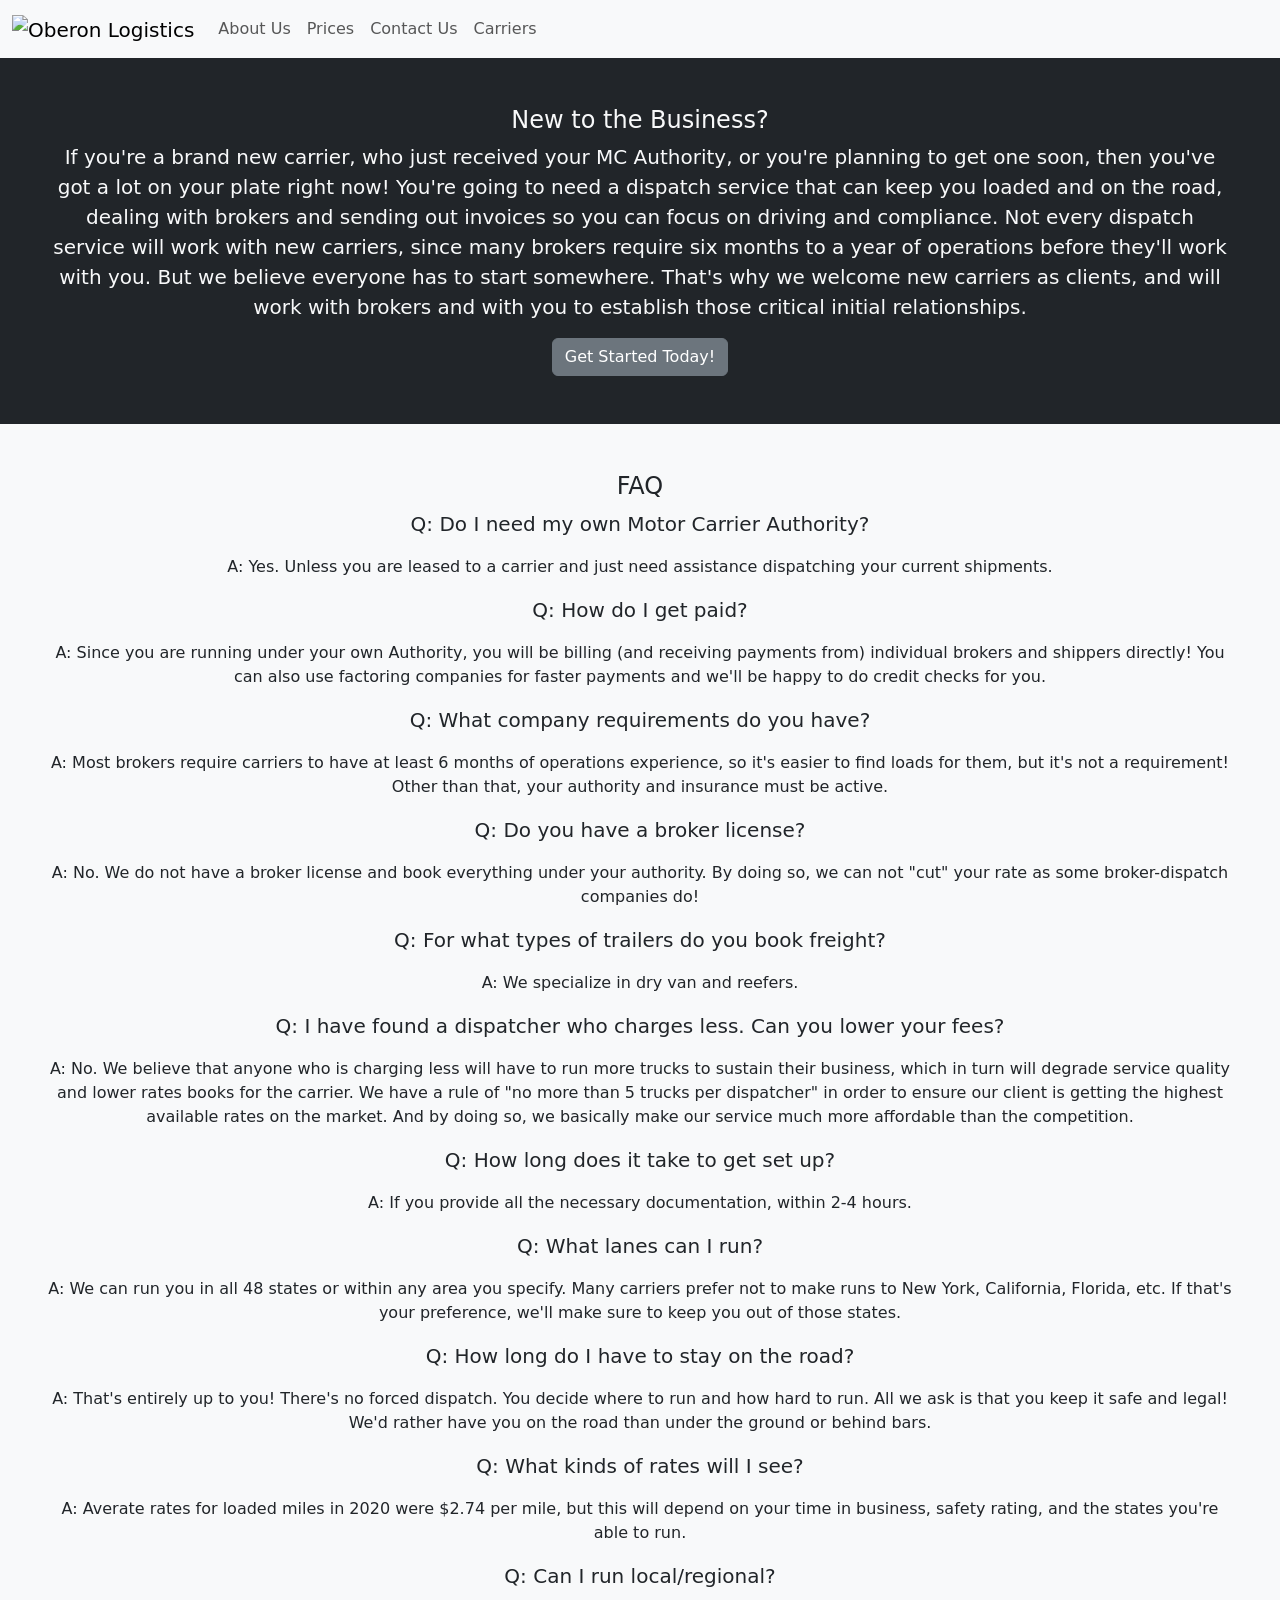
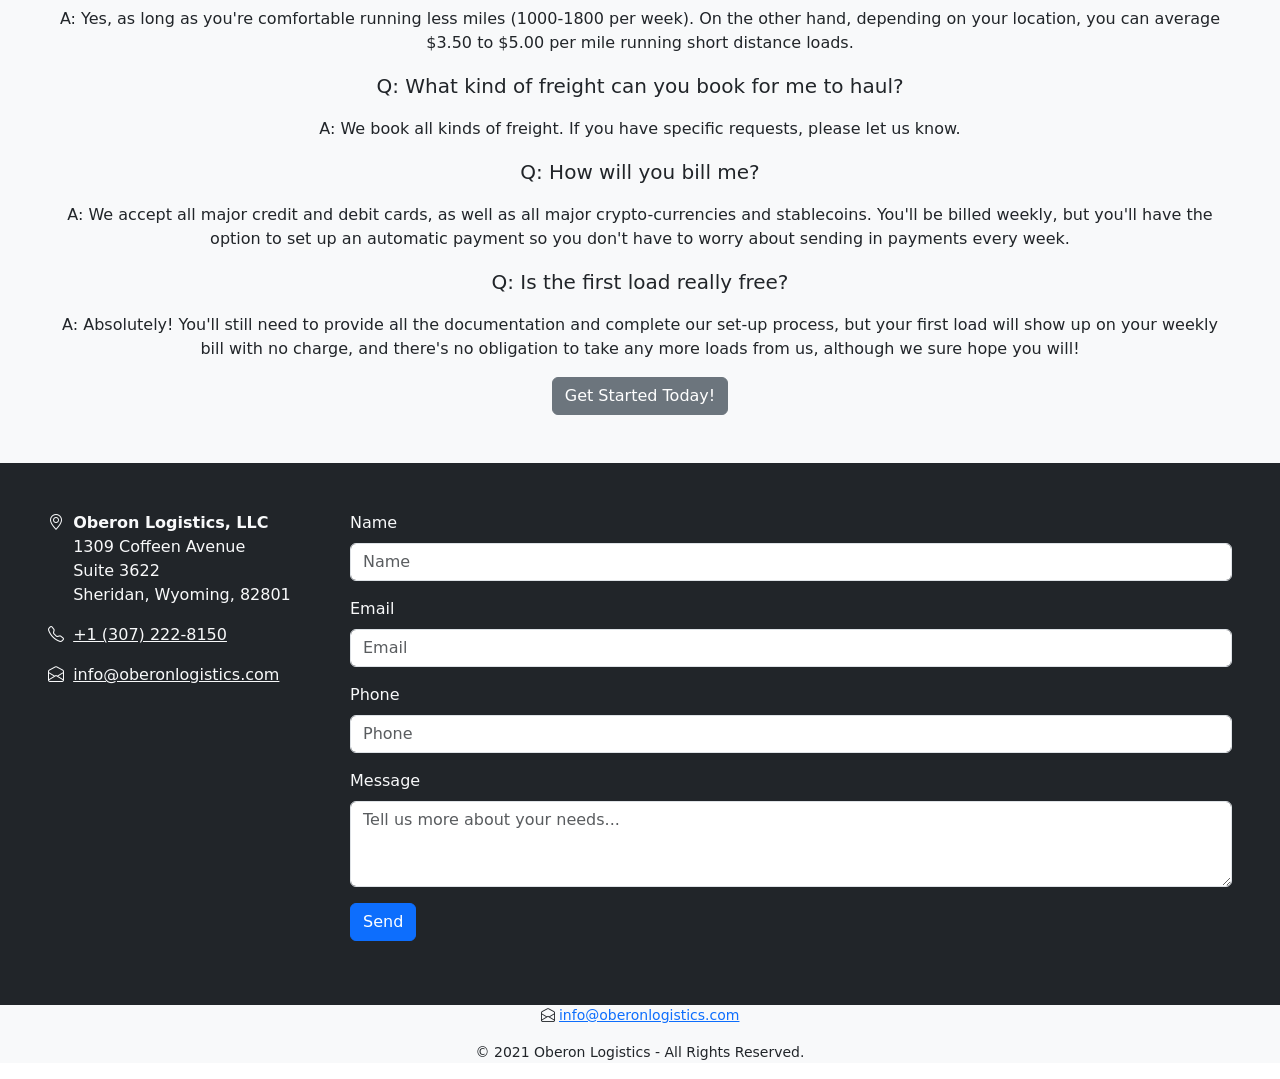
==== public/carriers/index.html @ 2f853e8c "Stop lead forms from claiming a message was sent The lead endpoint is gone (404), but contactform.js" ====
<!doctype html>
<html lang="en">

<head>
  <title>Oberon Logistics - Carriers</title>
  <meta charset="utf-8">
  <meta name="viewport" content="width=device-width, initial-scale=1">
  <link href="https://cdn.jsdelivr.net/npm/bootstrap@5.0.2/dist/css/bootstrap.min.css" rel="stylesheet"
    integrity="sha384-EVSTQN3/azprG1Anm3QDgpJLIm9Nao0Yz1ztcQTwFspd3yD65VohhpuuCOmLASjC" crossorigin="anonymous">
  <link rel="stylesheet" href="https://cdn.jsdelivr.net/npm/bootstrap-icons@1.5.0/font/bootstrap-icons.css">
  <link rel="stylesheet" href="../css/style.css">
  <!-- Global site tag (gtag.js) - Google Analytics -->
  <script async src="https://www.googletagmanager.com/gtag/js?id=G-CEXERETKLC"></script>
  <script>
    window.dataLayer = window.dataLayer || [];
    function gtag() { dataLayer.push(arguments); }
    gtag('js', new Date());

    gtag('config', 'G-CEXERETKLC');
    gtag('config', 'UA-150972654-3');
  </script>
</head>

<body>

  <!-- navbar -->
  <nav class="navbar sticky-top navbar-expand-lg navbar-light bg-light">
    <div class="container-fluid">
      <a class="navbar-brand" href="../#">
        <img src="../img/oberon-logistics-lightbg.png" alt="Oberon Logistics">
      </a>
      <button class="navbar-toggler" type="button" data-bs-toggle="collapse" data-bs-target="#navbarNav"
        aria-controls="navbarNav" aria-expanded="false" aria-label="Toggle navigation">
        <span class="navbar-toggler-icon"></span>
      </button>
      <div id="navbarNav" class="collapse navbar-collapse">
        <div class="navbar-nav">
          <a class="nav-link text-nowrap" href="../#about-us">About Us</a>
          <a class="nav-link text-nowrap" href="../#pricing">Prices</a>
          <a class="nav-link text-nowrap" href="../#contact-us">Contact Us</a>
          <a class="nav-link text-nowrap" href="../carriers">Carriers</a>
          <!--
          <a class="nav-link text-nowrap" href="#brokers">Brokers</a>
          <a class="nav-link text-nowrap" href="#carriers">Carriers</a>
          <a class="nav-link text-nowrap" href="#drivers">Drivers</a>
          -->
        </div>
      </div>
    </div>
  </nav>

  <!-- content -->
  <div class="content container-fluid bg-dark text-light text-center p-5">
    <h4>New to the Business?</h4>
    <p class="lead">If you're a brand new carrier, who just received your MC Authority, or
      you're planning to get one soon, then you've got a lot on your plate right now! You're
      going to need a dispatch service that can keep you loaded and on the road, dealing with
      brokers and sending out invoices so you can focus on driving and compliance. Not every
      dispatch service will work with new carriers, since many brokers require six months to a year
      of operations before they'll work with you. But we believe everyone has to start somewhere.
      That's why we welcome new carriers as clients, and will work with brokers and with you to establish
      those critical initial relationships.
    </p>
    <a class="btn btn-secondary" href="#contact-us">Get Started Today!</a>
  </div>
  <div id="faq" class="content container-fluid bg-light text-dark text-center p-5">
    <h4>FAQ</h4>
    <p class="lead">Q: Do I need my own Motor Carrier Authority?</p>
    <p>A: Yes. Unless you are leased to a carrier and just need assistance dispatching your current
      shipments.
    </p>

    <p class="lead">Q: How do I get paid?</p>
    <p>A: Since you are running under your own Authority, you will be billing (and
      receiving payments from) individual brokers and shippers directly! You can
      also use factoring companies for faster payments and we'll be happy to do
      credit checks for you.
    </p>

    <p class="lead">Q: What company requirements do you have?</p>
    <p>A: Most brokers require carriers to have at least 6 months of operations
      experience, so it's easier to find loads for them, but it's not a requirement!
      Other than that, your authority and insurance must be active.
    </p>

    <p class="lead">Q: Do you have a broker license?</p>
    <p>A: No. We do not have a broker license and book everything under your authority.
      By doing so, we can not &quot;cut&quot; your rate as some broker-dispatch 
      companies do!
    </p>

    <p class="lead">Q: For what types of trailers do you book freight?</p>
    <p>A: We specialize in dry van and reefers.</p>

    <p class="lead">Q: I have found a dispatcher who charges less. Can you lower your fees?</p>
    <p>A: No. We believe that anyone who is charging less will have to run more trucks to sustain
      their business, which in turn will degrade service quality and lower rates books for 
      the carrier. We have a rule of &quot;no more than 5 trucks per dispatcher&quot; in
      order to ensure our client is getting the highest available rates on the market.
      And by doing so, we basically make our service much more affordable than the
      competition.
    </p>

    <p class="lead">Q: How long does it take to get set up?</p>
    <p>A: If you provide all the necessary documentation, within 2-4 hours.</p>

    <p class="lead">Q: What lanes can I run?</p>
    <p>A: We can run you in all 48 states or within any area you specify. Many
      carriers prefer not to make runs to New York, California, Florida, etc. If
      that's your preference, we'll make sure to keep you out of those states.
    </p>

    <p class="lead">Q: How long do I have to stay on the road?</p>
    <p>A: That's entirely up to you! There's no forced dispatch. You decide where 
      to run and how hard to run. All we ask is that you keep it safe and legal!
      We'd rather have you on the road than under the ground or behind bars.
    </p>

    <p class="lead">Q: What kinds of rates will I see?</p>
    <p>A: Averate rates for loaded miles in 2020 were $2.74 per mile, but this will
      depend on your time in business, safety rating, and the states you're able
      to run.
    </p>

    <p class="lead">Q: Can I run local/regional?</p>
    <p>A: Yes, as long as you're comfortable running less miles (1000-1800 per week).
      On the other hand, depending on your location, you can average $3.50 to $5.00 per
      mile running short distance loads.
    </p>

    <p class="lead">Q: What kind of freight can you book for me to haul?</p>
    <p>A: We book all kinds of freight. If you have specific requests, please let
      us know.
    </p>

    <p class="lead">Q: How will you bill me?</p>
    <p>A: We accept all major credit and debit cards, as well as all major crypto-currencies
      and stablecoins. You'll be billed weekly, but you'll have the option to set up 
      an automatic payment so you don't have to worry about sending in payments every 
      week.
    </p>

    <p class="lead">Q: Is the first load really free?</p>
    <p>A: Absolutely! You'll still need to provide all the documentation and complete
      our set-up process, but your first load will show up on your weekly bill with
      no charge, and there's no obligation to take any more loads from us, although we
      sure hope you will!
    </p>
 
    <a class="btn btn-secondary" href="#contact-us">Get Started Today!</a>
  </div>

  <div id="contact-us" class="content container-fluid bg-dark text-light p-5">
    <div class="row">
      <div class="col col-12 col-md-5 col-lg-3">
        <div class="row">
          <div class="col col-1">
            <i class="bi-geo-alt"></i>
          </div>
          <div class="col">
            <address>
              <strong>Oberon Logistics, LLC</strong><br>
              1309 Coffeen Avenue<br>
              Suite 3622<br>
              Sheridan, Wyoming, 82801
            </address>
          </div>
        </div>
        <div class="row">
          <div class="col col-1">
            <i class="bi-telephone"></i>
          </div>
          <div class="col">
            <address>
              <a class="text-light" href="tel:+13072228150">+1 (307) 222-8150</a>
            </address>
          </div>
        </div>
        <div class="row">
          <div class="col col-1">
            <i class="bi-envelope-open"></i>
          </div>
          <div class="col">
            <address>
              <a class="text-light" href="mailto:info@oberonlogistics.com">info@oberonlogistics.com</a>
            </address>
          </div>
        </div>
      </div>
      <div class="col">
        <form id="form-lead" data-lead-inbox="info">
          <div class="mb-3">
            <label class="form-label" for="lead-name">Name</label>
            <input id="lead-name" type="text" class="form-control" name="name" placeholder="Name" autocomplete="name" required="">
          </div>
          <div class="mb-3">
            <label class="form-label" for="lead-email">Email</label>
            <input id="lead-email" type="email" class="form-control" name="email" placeholder="Email" autocomplete="email">
          </div>
          <div class="mb-3">
            <label class="form-label" for="lead-phone">Phone</label>
            <input id="lead-phone" type="tel" class="form-control" name="phone" placeholder="Phone" autocomplete="tel" required="">
          </div>
          <div class="mb-3">
            <label class="form-label" for="lead-memo">Message</label>
            <textarea id="lead-memo" class="form-control" name="memo" rows="3"
              placeholder="Tell us more about your needs..."></textarea>
          </div>
          <button type="submit" class="btn btn-primary mb-3">Send</button>
          <div data-lead-status class="alert alert-light text-dark text-start mt-3 mb-0" role="status" aria-live="polite" tabindex="-1" hidden></div>
        </form>
      </div>
    </div>
  </div>

  <!-- footer -->
  <footer class="container-fluid bg-light text-center small">
    <p>
      <i class="bi-envelope-open"></i> <a href="mailto:info@oberonlogistics.com">info@oberonlogistics.com</a>
    </p>
    <p>&copy; 2021 Oberon Logistics - All Rights Reserved.</p>
  </footer>

  <!-- script -->
  <script src="https://cdn.jsdelivr.net/npm/bootstrap@5.0.2/dist/js/bootstrap.bundle.min.js"
    integrity="sha384-MrcW6ZMFYlzcLA8Nl+NtUVF0sA7MsXsP1UyJoMp4YLEuNSfAP+JcXn/tWtIaxVXM"
    crossorigin="anonymous"></script>
  <script src="../js/contactform.js?v=2"></script>
</body>

</html>
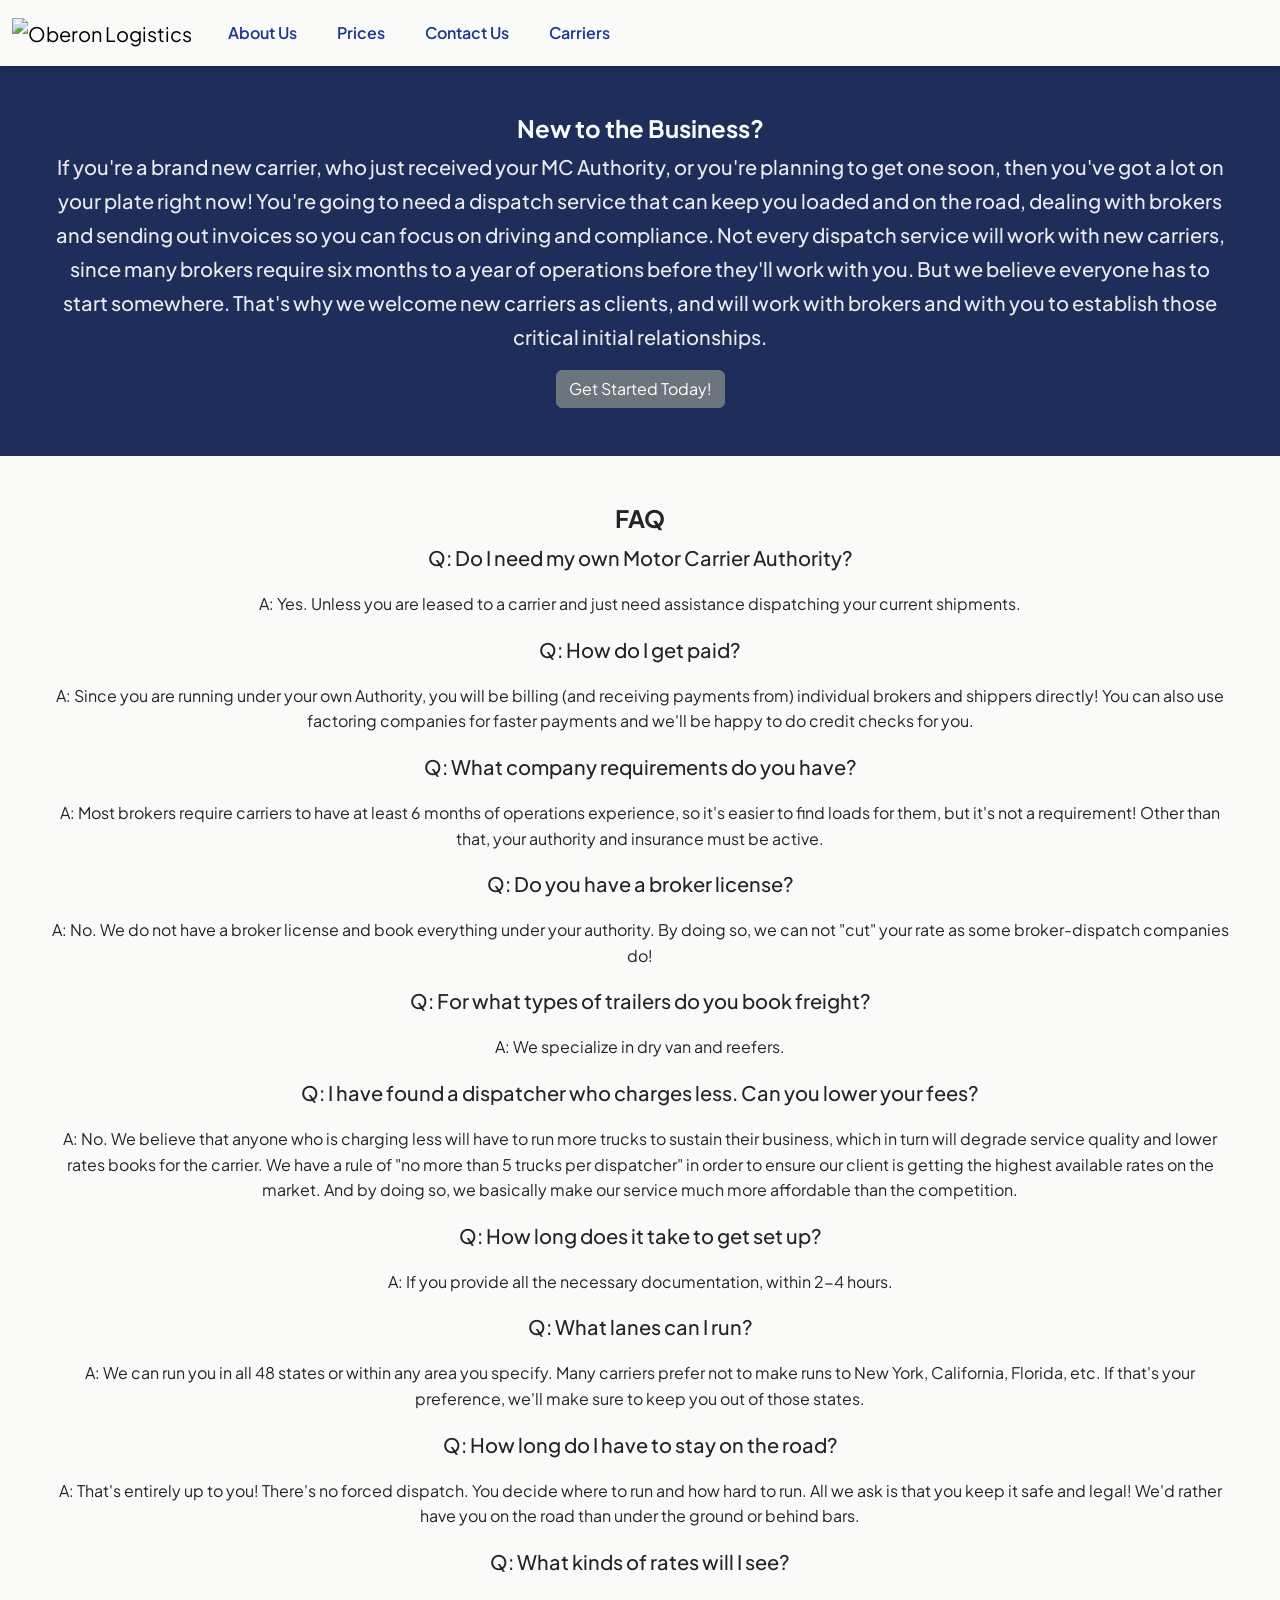
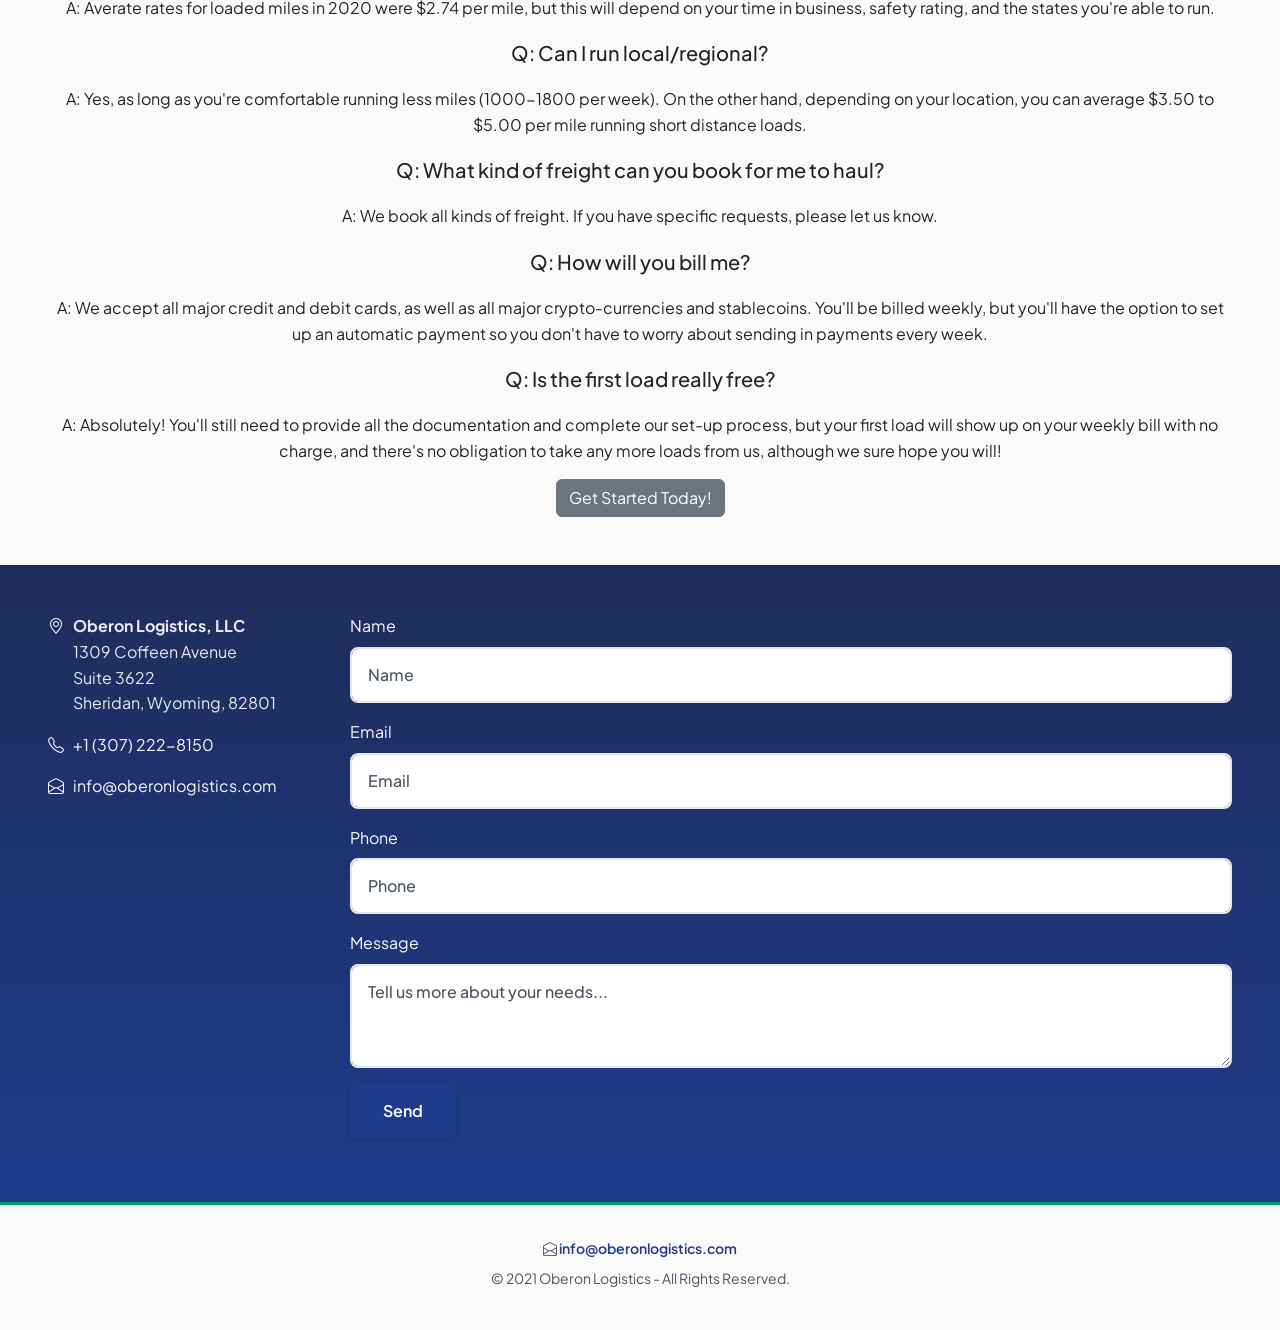
==== commit cb0f84b2: "feat(site): add favicon from the logo disc mark Fixes #24  Co-Authored-By: Claude Sonnet 5.5 <norepl" ====
--- a/public/carriers/index.html
+++ b/public/carriers/index.html
@@ -3,6 +3,9 @@
 
 <head>
   <title>Oberon Logistics - Carriers</title>
+  <link rel="icon" href="/favicon.ico" sizes="48x48">
+  <link rel="icon" type="image/png" sizes="32x32" href="/favicon-32x32.png">
+  <link rel="apple-touch-icon" href="/apple-touch-icon.png">
   <meta charset="utf-8">
   <meta name="viewport" content="width=device-width, initial-scale=1">
   <link href="https://cdn.jsdelivr.net/npm/bootstrap@5.0.2/dist/css/bootstrap.min.css" rel="stylesheet"
--- a/public/css/style.css
+++ b/public/css/style.css
@@ -0,0 +1,456 @@
+@import url('https://fonts.googleapis.com/css2?family=Plus+Jakarta+Sans:wght@400;500;600;700;800&display=swap');
+
+:root {
+  --color-navy: #1e3a8a;
+  --color-navy-dark: #1e2d5a;
+  --color-green: #059669;
+  --color-green-dark: #047857;
+  --color-green-light: #10b981;
+  --color-cream: #fafaf9;
+  --color-gray-100: #f3f4f6;
+  --color-gray-200: #e5e7eb;
+  --color-gray-600: #4b5563;
+  --color-gray-800: #1f2937;
+  --shadow-sm: 0 1px 2px 0 rgba(0, 0, 0, 0.05);
+  --shadow-md: 0 4px 6px -1px rgba(0, 0, 0, 0.1), 0 2px 4px -1px rgba(0, 0, 0, 0.06);
+  --shadow-lg: 0 10px 15px -3px rgba(0, 0, 0, 0.1), 0 4px 6px -2px rgba(0, 0, 0, 0.05);
+  --shadow-xl: 0 20px 25px -5px rgba(0, 0, 0, 0.1), 0 10px 10px -5px rgba(0, 0, 0, 0.04);
+}
+
+html {
+  scroll-behavior: smooth;
+  scroll-padding-top: 5rem;
+}
+
+body {
+  position: relative;
+  background-color: var(--color-cream);
+  font-family: 'Plus Jakarta Sans', -apple-system, BlinkMacSystemFont, 'Segoe UI', Roboto, sans-serif;
+  color: var(--color-gray-800);
+  line-height: 1.6;
+}
+
+/* Typography */
+h1, h2, h3, h4, h5, h6 {
+  font-weight: 700;
+  line-height: 1.2;
+}
+
+.display-4 {
+  font-weight: 800;
+  font-size: 3rem;
+}
+
+.lead {
+  font-weight: 500;
+  line-height: 1.7;
+}
+
+/* Navbar */
+.navbar {
+  background-color: rgba(255, 255, 255, 0.98) !important;
+  backdrop-filter: blur(10px);
+  box-shadow: var(--shadow-md);
+}
+
+.navbar-brand img {
+  max-height: 3.5rem;
+  transition: transform 0.3s ease;
+}
+
+.navbar-brand:hover img {
+  transform: scale(1.05);
+}
+
+.nav-link {
+  font-weight: 600;
+  color: var(--color-navy) !important;
+  padding: 0.75rem 1.25rem !important;
+  border-radius: 0.5rem;
+  transition: all 0.2s ease;
+  position: relative;
+}
+
+.nav-link::after {
+  content: '';
+  position: absolute;
+  bottom: 0.25rem;
+  left: 1.25rem;
+  right: 1.25rem;
+  height: 2px;
+  background: var(--color-green);
+  transform: scaleX(0);
+  transition: transform 0.2s ease;
+}
+
+.nav-link:hover {
+  color: var(--color-green) !important;
+}
+
+.nav-link:hover::after {
+  transform: scaleX(1);
+}
+
+.navbar-toggler {
+  border: none;
+  padding: 0.5rem;
+}
+
+.navbar-toggler:focus {
+  box-shadow: none;
+}
+
+/* Hero Section */
+.jumbotron {
+  height: calc(100vh - 5rem);
+  min-height: 600px;
+  background-color: #1e3a5f;
+  position: relative;
+  overflow: hidden;
+}
+
+.jumbotron-video {
+  position: absolute;
+  top: 50%;
+  left: 50%;
+  min-width: 100%;
+  min-height: 100%;
+  width: auto;
+  height: auto;
+  transform: translate(-50%, -50%);
+  object-fit: cover;
+  z-index: 0;
+  opacity: 0.85;
+}
+
+.jumbotron::before {
+  content: '';
+  position: absolute;
+  top: 0;
+  left: 0;
+  right: 0;
+  bottom: 0;
+  background: linear-gradient(to top, rgba(0, 0, 0, 0.95) 0%, rgba(0, 0, 0, 0.8) 40%, rgba(0, 0, 0, 0.6) 100%);
+  pointer-events: none;
+}
+
+.jumbotron::after {
+  content: '';
+  position: absolute;
+  top: 0;
+  right: 0;
+  width: 40%;
+  height: 100%;
+  background: radial-gradient(ellipse at top right, rgba(5, 150, 105, 0.2) 0%, transparent 60%);
+  pointer-events: none;
+}
+
+.jumbotron-content {
+  position: relative;
+  z-index: 1;
+  background: rgba(0, 0, 0, 0.4);
+  padding: 2rem;
+  border-radius: 0.5rem;
+}
+
+.jumbotron h1 {
+  font-size: 3.5rem;
+  font-weight: 800;
+  letter-spacing: -0.02em;
+  margin-bottom: 0.5rem;
+}
+
+.jumbotron h2 {
+  font-size: 1.75rem;
+  font-weight: 600;
+  color: var(--color-green-light);
+  margin-bottom: 1.5rem;
+}
+
+.jumbotron .lead {
+  font-size: 1.25rem;
+  max-width: 600px;
+  opacity: 0.95;
+}
+
+/* Buttons */
+.btn-success {
+  background-color: var(--color-green);
+  border-color: var(--color-green);
+  font-weight: 600;
+  padding: 0.875rem 2rem;
+  border-radius: 0.5rem;
+  transition: all 0.3s ease;
+  box-shadow: var(--shadow-md);
+}
+
+.btn-success:hover {
+  background-color: var(--color-green-dark);
+  border-color: var(--color-green-dark);
+  transform: translateY(-2px);
+  box-shadow: var(--shadow-lg);
+}
+
+.btn-primary {
+  background-color: var(--color-navy);
+  border-color: var(--color-navy);
+  font-weight: 600;
+  padding: 0.875rem 2rem;
+  border-radius: 0.5rem;
+  transition: all 0.3s ease;
+  box-shadow: var(--shadow-md);
+}
+
+.btn-primary:hover {
+  background-color: var(--color-navy-dark);
+  border-color: var(--color-navy-dark);
+  transform: translateY(-2px);
+  box-shadow: var(--shadow-lg);
+}
+
+.btn-outline-light {
+  font-weight: 600;
+  padding: 0.875rem 2rem;
+  border-radius: 0.5rem;
+  border-width: 2px;
+  transition: all 0.3s ease;
+}
+
+.btn-outline-light:hover {
+  background-color: rgba(255, 255, 255, 0.1);
+  transform: translateY(-2px);
+}
+
+.btn-light {
+  color: var(--color-navy);
+  font-weight: 600;
+  padding: 0.875rem 2rem;
+  border-radius: 0.5rem;
+  transition: all 0.3s ease;
+  box-shadow: var(--shadow-md);
+}
+
+.btn-light:hover {
+  transform: translateY(-2px);
+  box-shadow: var(--shadow-lg);
+  background-color: white;
+}
+
+/* Sections */
+.content {
+  position: relative;
+}
+
+.content h2 {
+  font-size: 2.5rem;
+  color: var(--color-navy);
+  margin-bottom: 1rem;
+  position: relative;
+  display: inline-block;
+}
+
+.content h2::after {
+  content: '';
+  position: absolute;
+  bottom: -0.5rem;
+  left: 50%;
+  transform: translateX(-50%);
+  width: 60px;
+  height: 4px;
+  background: var(--color-green);
+  border-radius: 2px;
+}
+
+/* About Section - Dark */
+.bg-dark {
+  background-color: var(--color-navy-dark) !important;
+}
+
+.bg-dark .lead {
+  color: rgba(255, 255, 255, 0.9);
+}
+
+.bg-dark h2 {
+  color: white;
+}
+
+.bg-dark h2::after {
+  background: var(--color-green-light);
+}
+
+/* Capacity Operations - Light */
+.bg-light {
+  background-color: var(--color-cream) !important;
+}
+
+/* For Agents - Green */
+.bg-success {
+  background: linear-gradient(135deg, var(--color-navy) 0%, var(--color-navy-dark) 100%) !important;
+}
+
+.bg-success h2 {
+  color: white;
+}
+
+.bg-success h2::after {
+  background: var(--color-green-light);
+}
+
+.bg-success .lead {
+  color: rgba(255, 255, 255, 0.95);
+}
+
+/* Feature List Items */
+.list-group-item {
+  border: none;
+  border-radius: 0.5rem !important;
+  margin-bottom: 0.5rem;
+  padding: 1rem 1.5rem;
+  font-weight: 500;
+  transition: all 0.2s ease;
+}
+
+.list-group-item:hover {
+  transform: translateX(8px);
+  box-shadow: var(--shadow-md);
+}
+
+.list-group-item i {
+  margin-right: 0.75rem;
+  font-size: 1.25rem;
+}
+
+/* Contact Section */
+#contact-us {
+  background: linear-gradient(180deg, var(--color-navy-dark) 0%, var(--color-navy) 100%);
+}
+
+#contact-us address {
+  color: rgba(255, 255, 255, 0.9);
+  font-style: normal;
+}
+
+#contact-us a {
+  color: var(--color-green-light);
+  text-decoration: none;
+  transition: color 0.2s ease;
+}
+
+#contact-us a:hover {
+  color: white;
+  text-decoration: underline;
+}
+
+#contact-us .bi {
+  color: var(--color-green);
+  font-size: 1.25rem;
+}
+
+/* Form Styling */
+.form-control {
+  border-radius: 0.5rem;
+  padding: 0.875rem 1rem;
+  border: 2px solid var(--color-gray-200);
+  font-weight: 500;
+  transition: all 0.2s ease;
+}
+
+.form-control:focus {
+  border-color: var(--color-green);
+  box-shadow: 0 0 0 3px rgba(5, 150, 105, 0.15);
+}
+
+.form-control::placeholder {
+  color: var(--color-gray-600);
+}
+
+/* Footer */
+footer {
+  background-color: var(--color-gray-100) !important;
+  padding: 2rem 1rem;
+  border-top: 3px solid var(--color-green);
+}
+
+footer a {
+  color: var(--color-navy);
+  text-decoration: none;
+  font-weight: 600;
+  transition: color 0.2s ease;
+}
+
+footer a:hover {
+  color: var(--color-green);
+}
+
+footer p {
+  color: var(--color-gray-600);
+  margin-bottom: 0.5rem;
+}
+
+/* Animations */
+@keyframes fadeInUp {
+  from {
+    opacity: 0;
+    transform: translateY(20px);
+  }
+  to {
+    opacity: 1;
+    transform: translateY(0);
+  }
+}
+
+.jumbotron-content {
+  animation: fadeInUp 0.8s ease-out;
+}
+
+.content {
+  animation: fadeInUp 0.6s ease-out;
+}
+
+/* Responsive */
+@media (max-width: 768px) {
+  .jumbotron h1 {
+    font-size: 2.25rem;
+  }
+
+  .jumbotron h2 {
+    font-size: 1.25rem;
+  }
+
+  .jumbotron .lead {
+    font-size: 1rem;
+  }
+
+  .display-4 {
+    font-size: 2.25rem;
+  }
+
+  .content h2 {
+    font-size: 1.75rem;
+  }
+
+  .btn {
+    padding: 0.75rem 1.5rem;
+  }
+
+  .btn-lg {
+    padding: 1rem 1.75rem;
+  }
+}
+
+/* Smooth section transitions */
+#about-us,
+#capacity-operations,
+#for-agents,
+#contact-us {
+  padding: 5rem 0;
+}
+
+/* Recruiting form honeypot: off-screen, not display:none, so bots still fill it */
+.jobs-hp {
+  position: absolute;
+  left: -10000px;
+  width: 1px;
+  height: 1px;
+  overflow: hidden;
+}
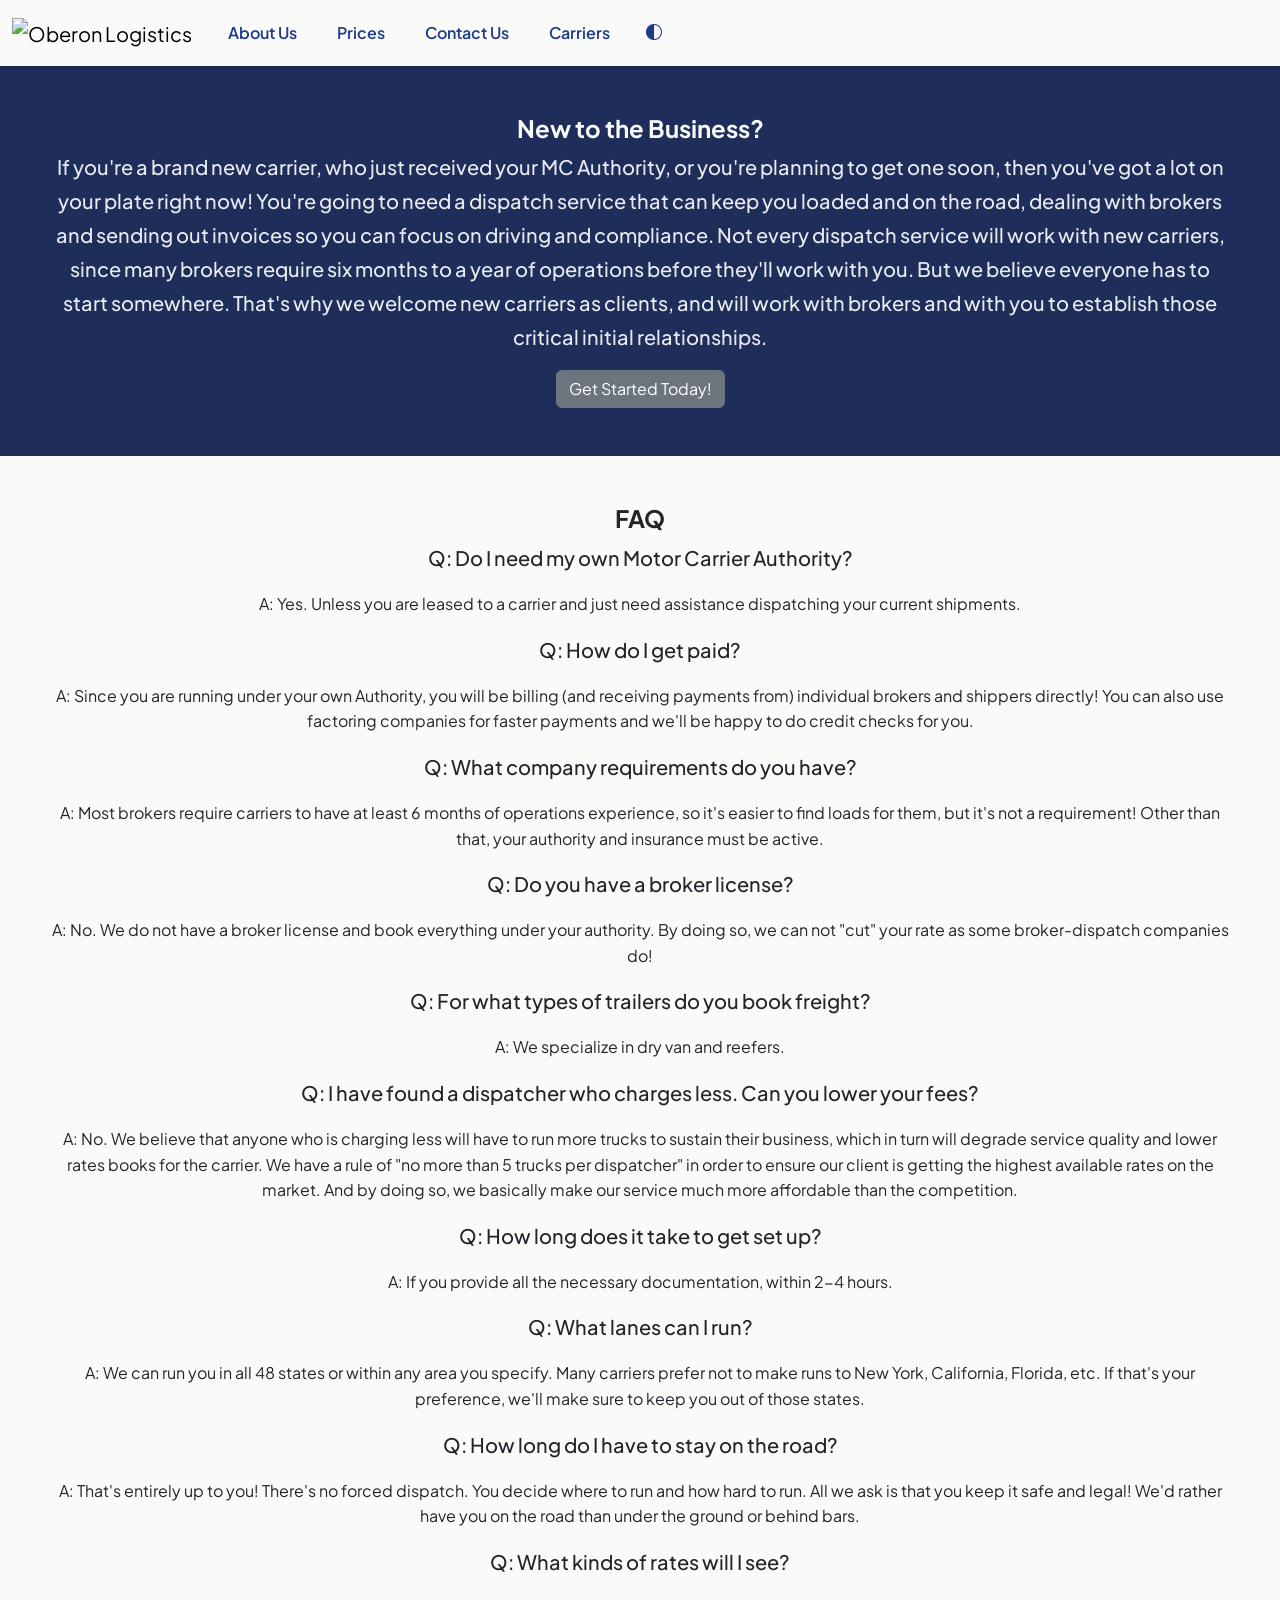
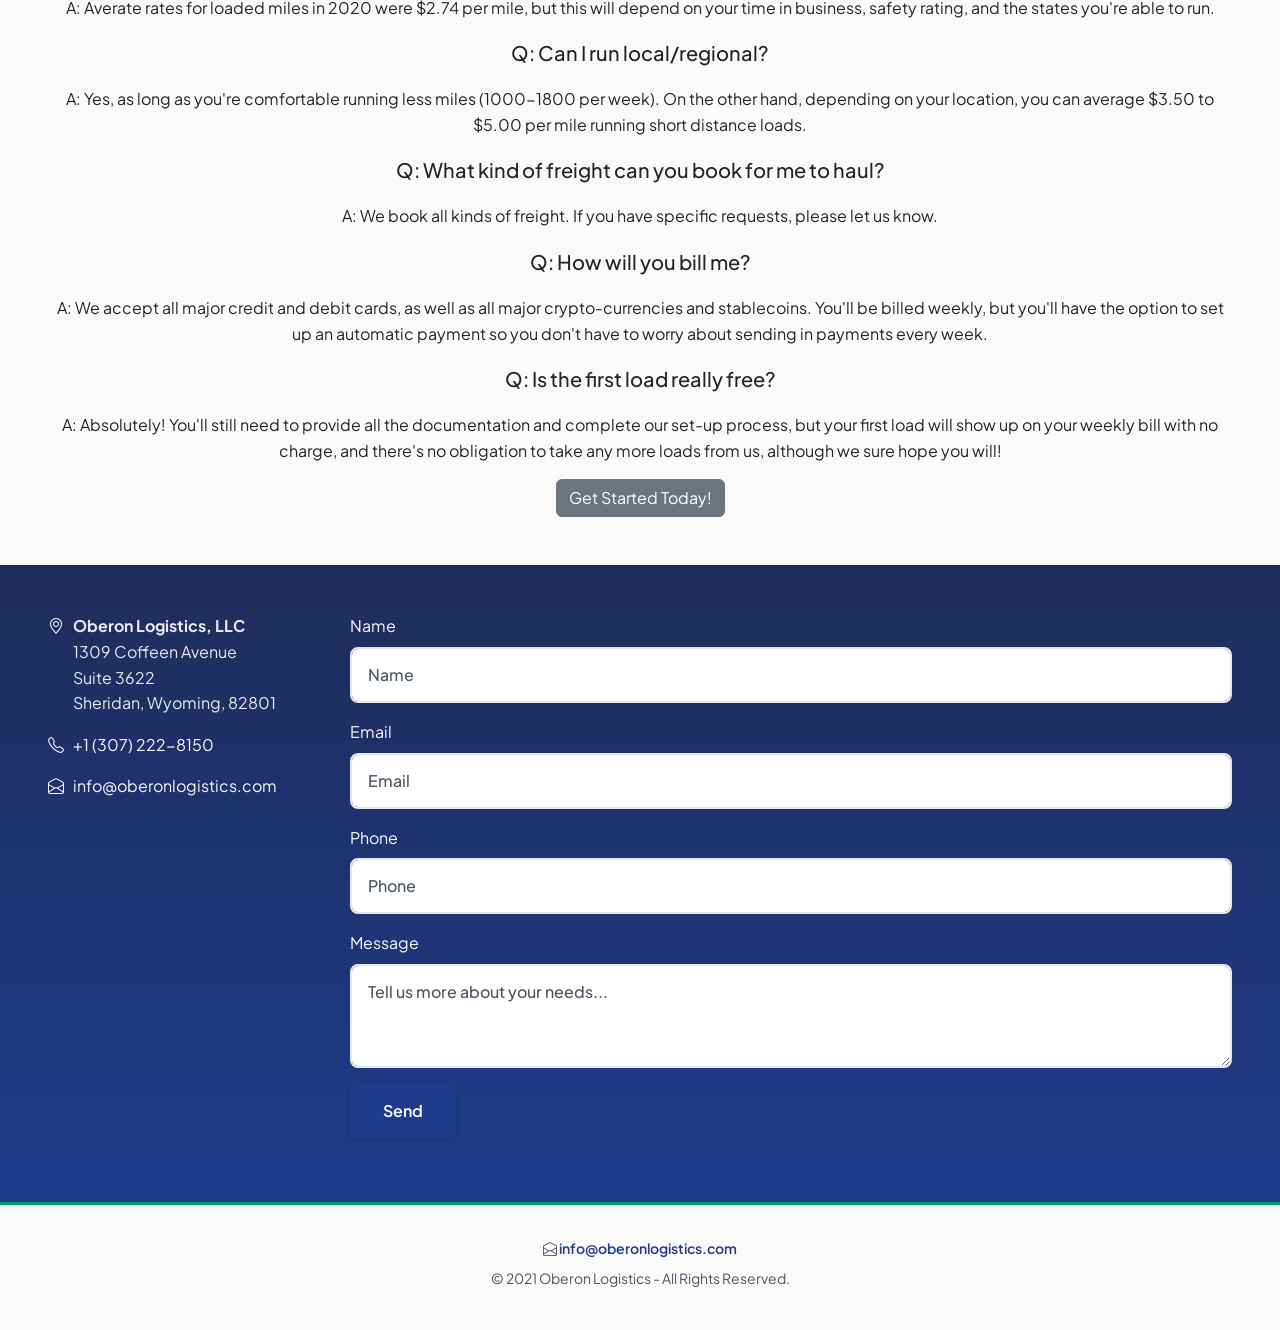
==== commit 87fbeb92: "Add light/dark/system theme with navbar selector Fixes #33  Co-Authored-By: Claude Sonnet 5.5 <norep" ====
--- a/public/carriers/index.html
+++ b/public/carriers/index.html
@@ -11,6 +11,7 @@
   <link href="https://cdn.jsdelivr.net/npm/bootstrap@5.0.2/dist/css/bootstrap.min.css" rel="stylesheet"
     integrity="sha384-EVSTQN3/azprG1Anm3QDgpJLIm9Nao0Yz1ztcQTwFspd3yD65VohhpuuCOmLASjC" crossorigin="anonymous">
   <link rel="stylesheet" href="https://cdn.jsdelivr.net/npm/bootstrap-icons@1.5.0/font/bootstrap-icons.css">
+  <script src="../js/theme.js"></script>
   <link rel="stylesheet" href="../css/style.css">
   <!-- Global site tag (gtag.js) - Google Analytics -->
   <script async src="https://www.googletagmanager.com/gtag/js?id=G-CEXERETKLC"></script>
@@ -47,6 +48,15 @@
           <a class="nav-link text-nowrap" href="#carriers">Carriers</a>
           <a class="nav-link text-nowrap" href="#drivers">Drivers</a>
           -->
+          <div class="dropdown theme-toggle" data-theme-toggle>
+            <button class="btn theme-toggle-btn" type="button" data-theme-button data-bs-toggle="dropdown"
+              aria-expanded="false" aria-label="Theme: System. Change theme"><i class="bi bi-circle-half" aria-hidden="true"></i></button>
+            <ul class="dropdown-menu dropdown-menu-end">
+              <li><button class="dropdown-item" type="button" data-theme-option="light" aria-pressed="false"><i class="bi bi-sun" aria-hidden="true"></i> Light</button></li>
+              <li><button class="dropdown-item" type="button" data-theme-option="dark" aria-pressed="false"><i class="bi bi-moon" aria-hidden="true"></i> Dark</button></li>
+              <li><button class="dropdown-item" type="button" data-theme-option="system" aria-pressed="false"><i class="bi bi-circle-half" aria-hidden="true"></i> System</button></li>
+            </ul>
+          </div>
         </div>
       </div>
     </div>
--- a/public/css/style.css
+++ b/public/css/style.css
@@ -11,6 +11,9 @@
   --color-gray-200: #e5e7eb;
   --color-gray-600: #4b5563;
   --color-gray-800: #1f2937;
+  --color-nav-bg: rgba(255, 255, 255, 0.98);
+  --color-heading: var(--color-navy);
+  --color-surface: var(--color-cream);
   --shadow-sm: 0 1px 2px 0 rgba(0, 0, 0, 0.05);
   --shadow-md: 0 4px 6px -1px rgba(0, 0, 0, 0.1), 0 2px 4px -1px rgba(0, 0, 0, 0.06);
   --shadow-lg: 0 10px 15px -3px rgba(0, 0, 0, 0.1), 0 4px 6px -2px rgba(0, 0, 0, 0.05);
@@ -18,6 +21,7 @@
 }
 
 html {
+  color-scheme: light;
   scroll-behavior: smooth;
   scroll-padding-top: 5rem;
 }
@@ -48,7 +52,7 @@
 
 /* Navbar */
 .navbar {
-  background-color: rgba(255, 255, 255, 0.98) !important;
+  background-color: var(--color-nav-bg) !important;
   backdrop-filter: blur(10px);
   box-shadow: var(--shadow-md);
 }
@@ -64,7 +68,7 @@
 
 .nav-link {
   font-weight: 600;
-  color: var(--color-navy) !important;
+  color: var(--color-heading) !important;
   padding: 0.75rem 1.25rem !important;
   border-radius: 0.5rem;
   transition: all 0.2s ease;
@@ -243,7 +247,7 @@
 
 .content h2 {
   font-size: 2.5rem;
-  color: var(--color-navy);
+  color: var(--color-heading);
   margin-bottom: 1rem;
   position: relative;
   display: inline-block;
@@ -261,6 +265,12 @@
   border-radius: 2px;
 }
 
+/* Left-aligned sections: anchor the accent bar to the heading's left edge */
+.content-left h2::after {
+  left: 0;
+  transform: none;
+}
+
 /* About Section - Dark */
 .bg-dark {
   background-color: var(--color-navy-dark) !important;
@@ -372,7 +382,7 @@
 }
 
 footer a {
-  color: var(--color-navy);
+  color: var(--color-heading);
   text-decoration: none;
   font-weight: 600;
   transition: color 0.2s ease;
@@ -454,3 +464,129 @@
   height: 1px;
   overflow: hidden;
 }
+
+/* Theme selector */
+.theme-toggle-btn {
+  color: var(--color-heading);
+  padding: 0.75rem 1rem;
+  border: 0;
+}
+
+.theme-toggle-btn:hover,
+.theme-toggle-btn:focus-visible {
+  color: var(--color-green);
+}
+
+.theme-toggle-btn:focus-visible,
+.dropdown-item:focus-visible {
+  outline: 2px solid var(--color-green);
+  outline-offset: 2px;
+  box-shadow: none;
+}
+
+.theme-toggle .dropdown-item[aria-pressed="true"] {
+  font-weight: 700;
+  color: var(--color-green-dark);
+}
+
+/* Dark theme: <html data-theme="dark"> is set by js/theme.js before first paint */
+:root[data-theme="dark"] {
+  color-scheme: dark;
+  --color-cream: #0f172a;
+  --color-surface: #1e293b;
+  --color-gray-100: #111827;
+  --color-gray-200: #475569;
+  --color-gray-600: #9ca3af;
+  --color-gray-800: #e5e7eb;
+  --color-heading: #93c5fd;
+  --color-nav-bg: rgba(15, 23, 42, 0.98);
+  --shadow-md: 0 4px 6px -1px rgba(0, 0, 0, 0.5), 0 2px 4px -1px rgba(0, 0, 0, 0.3);
+  --shadow-lg: 0 10px 15px -3px rgba(0, 0, 0, 0.5), 0 4px 6px -2px rgba(0, 0, 0, 0.3);
+}
+
+[data-theme="dark"] .navbar-toggler-icon {
+  filter: invert(1);
+}
+
+/* The logo artwork is made for a light background */
+[data-theme="dark"] .navbar-brand img {
+  background: #fff;
+  border-radius: 0.5rem;
+  padding: 0.25rem 0.5rem;
+}
+
+[data-theme="dark"] .text-dark {
+  color: var(--color-gray-800) !important;
+}
+
+[data-theme="dark"] .card,
+[data-theme="dark"] .card.bg-light {
+  background-color: var(--color-surface) !important;
+  border-color: var(--color-gray-200);
+}
+
+[data-theme="dark"] .alert-light {
+  background-color: var(--color-surface);
+  border-color: var(--color-gray-200);
+}
+
+[data-theme="dark"] .form-control {
+  background-color: #0f172a;
+  color: var(--color-gray-800);
+}
+
+[data-theme="dark"] .form-control:focus {
+  border-color: var(--color-green-light);
+  box-shadow: 0 0 0 3px rgba(16, 185, 129, 0.3);
+}
+
+[data-theme="dark"] .form-check-input {
+  background-color: #0f172a;
+  border-color: var(--color-gray-600);
+}
+
+[data-theme="dark"] .form-check-input:checked {
+  background-color: var(--color-green);
+  border-color: var(--color-green);
+}
+
+[data-theme="dark"] .list-group-item {
+  background-color: var(--color-surface);
+  color: var(--color-gray-800);
+}
+
+[data-theme="dark"] .dropdown-menu {
+  background-color: var(--color-surface);
+  border-color: var(--color-gray-200);
+}
+
+[data-theme="dark"] .dropdown-item {
+  color: var(--color-gray-800);
+}
+
+[data-theme="dark"] .dropdown-item:hover,
+[data-theme="dark"] .dropdown-item:focus {
+  background-color: var(--color-cream);
+  color: var(--color-gray-800);
+}
+
+[data-theme="dark"] .theme-toggle .dropdown-item[aria-pressed="true"] {
+  color: var(--color-green-light);
+}
+
+[data-theme="dark"] .btn-light {
+  background-color: var(--color-surface);
+  border-color: var(--color-surface);
+  color: var(--color-gray-800);
+}
+
+[data-theme="dark"] .btn-light:hover {
+  background-color: var(--color-gray-200);
+}
+
+@media (max-width: 991.98px) {
+  .theme-toggle .dropdown-menu {
+    position: static;
+    float: none;
+  }
+}
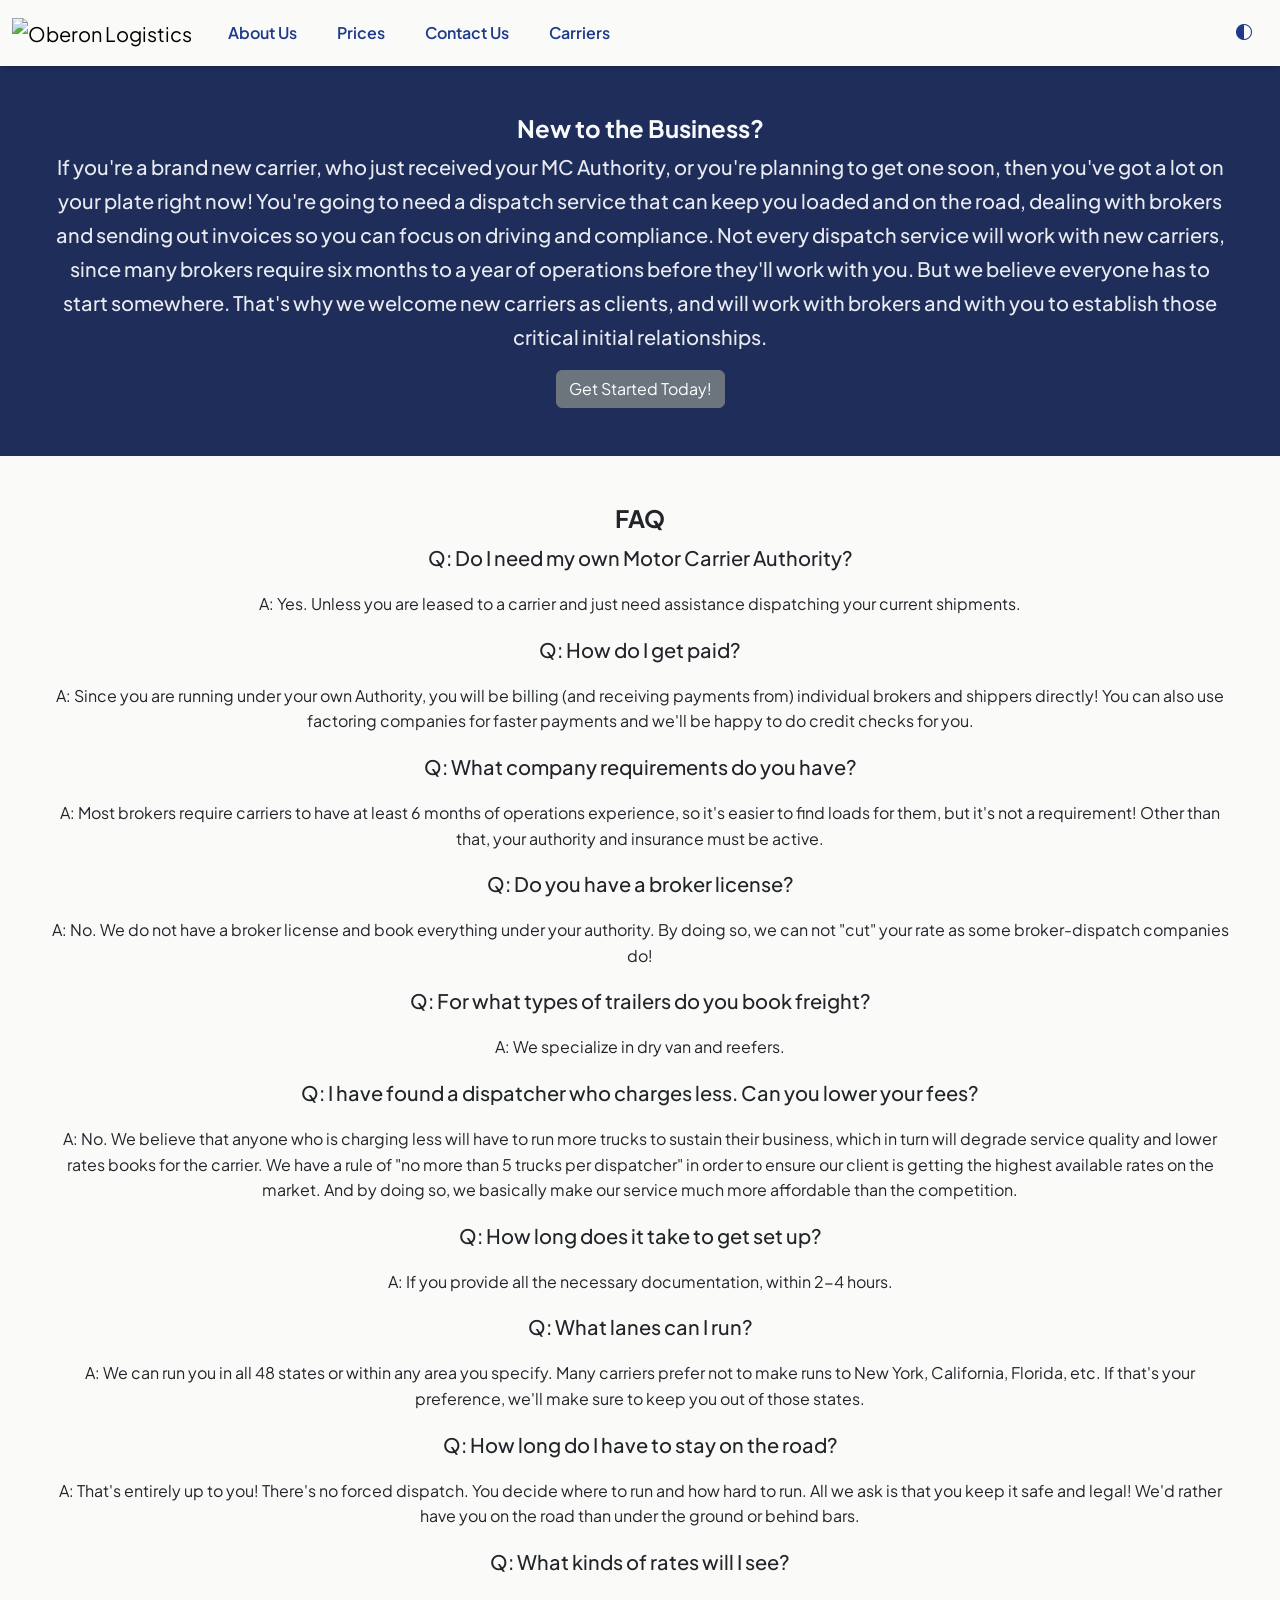
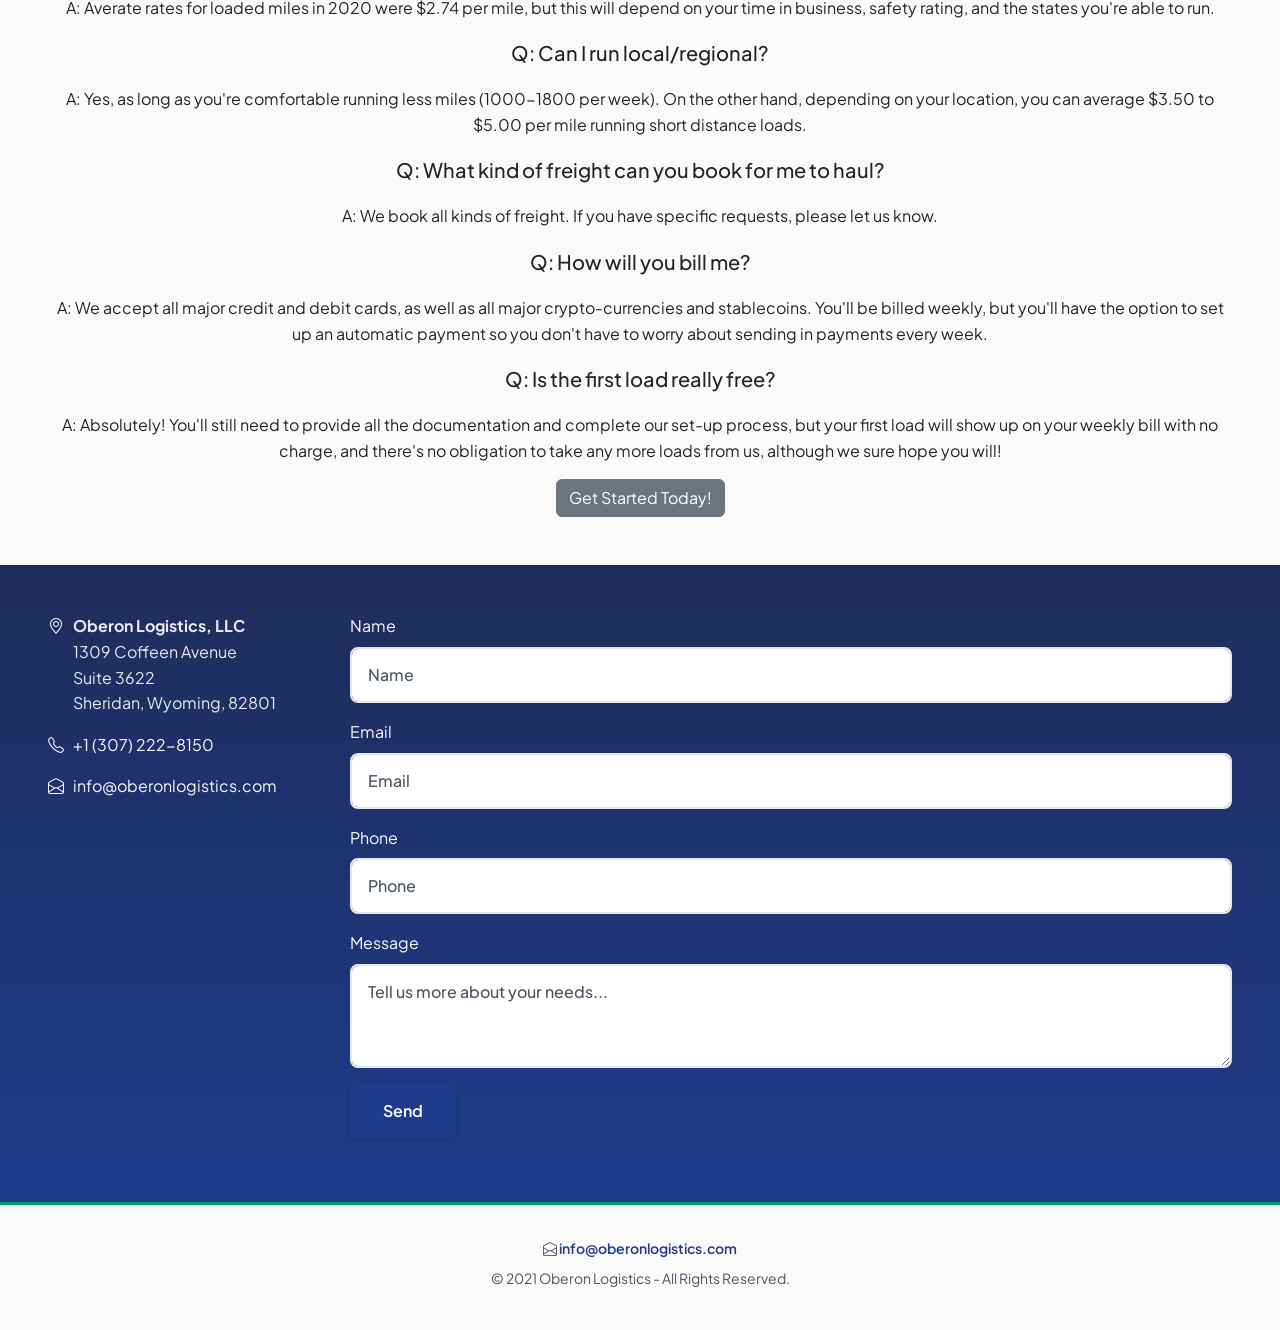
==== commit 5839c917: "Careers hero: navy gradient; right-align theme toggle in navbar Co-Authored-By: Claude Sonnet 5.5 <n" ====
--- a/public/carriers/index.html
+++ b/public/carriers/index.html
@@ -38,7 +38,7 @@
         <span class="navbar-toggler-icon"></span>
       </button>
       <div id="navbarNav" class="collapse navbar-collapse">
-        <div class="navbar-nav">
+        <div class="navbar-nav w-100">
           <a class="nav-link text-nowrap" href="../#about-us">About Us</a>
           <a class="nav-link text-nowrap" href="../#pricing">Prices</a>
           <a class="nav-link text-nowrap" href="../#contact-us">Contact Us</a>
@@ -48,7 +48,7 @@
           <a class="nav-link text-nowrap" href="#carriers">Carriers</a>
           <a class="nav-link text-nowrap" href="#drivers">Drivers</a>
           -->
-          <div class="dropdown theme-toggle" data-theme-toggle>
+          <div class="dropdown theme-toggle ms-lg-auto" data-theme-toggle>
             <button class="btn theme-toggle-btn" type="button" data-theme-button data-bs-toggle="dropdown"
               aria-expanded="false" aria-label="Theme: System. Change theme"><i class="bi bi-circle-half" aria-hidden="true"></i></button>
             <ul class="dropdown-menu dropdown-menu-end">
--- a/public/css/style.css
+++ b/public/css/style.css
@@ -113,6 +113,23 @@
   overflow: hidden;
 }
 
+.jumbotron-short {
+  height: auto;
+  min-height: 0;
+}
+
+.jumbotron-short {
+  background: linear-gradient(135deg, var(--color-navy) 0%, var(--color-navy-dark) 100%);
+}
+
+.jumbotron-short::before {
+  display: none;
+}
+
+.jumbotron-short .jumbotron-content {
+  padding-top: 6rem;
+}
+
 .jumbotron-video {
   position: absolute;
   top: 50%;
@@ -515,6 +532,11 @@
   padding: 0.25rem 0.5rem;
 }
 
+/* Bootstrap's default link blue is only ~3.3:1 on the dark card surface */
+[data-theme="dark"] a:not([class]) {
+  color: var(--color-heading);
+}
+
 [data-theme="dark"] .text-dark {
   color: var(--color-gray-800) !important;
 }
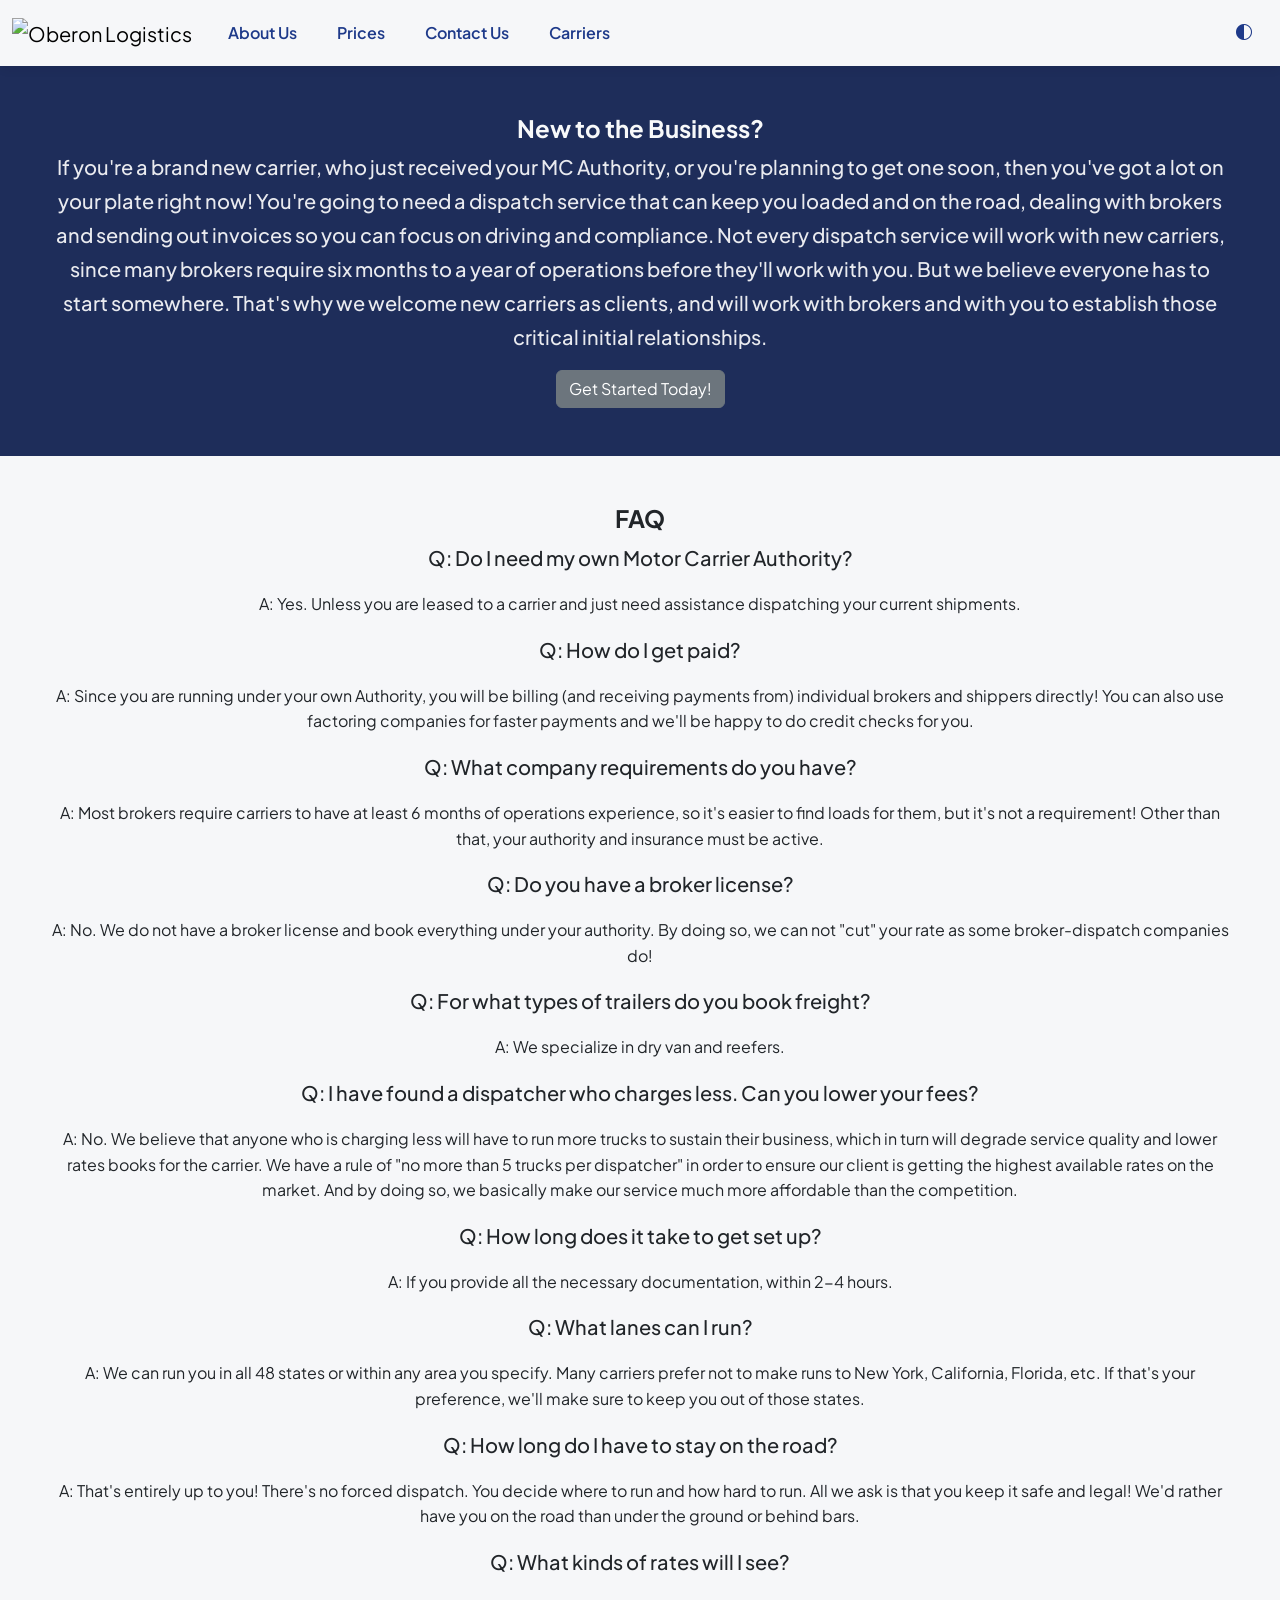
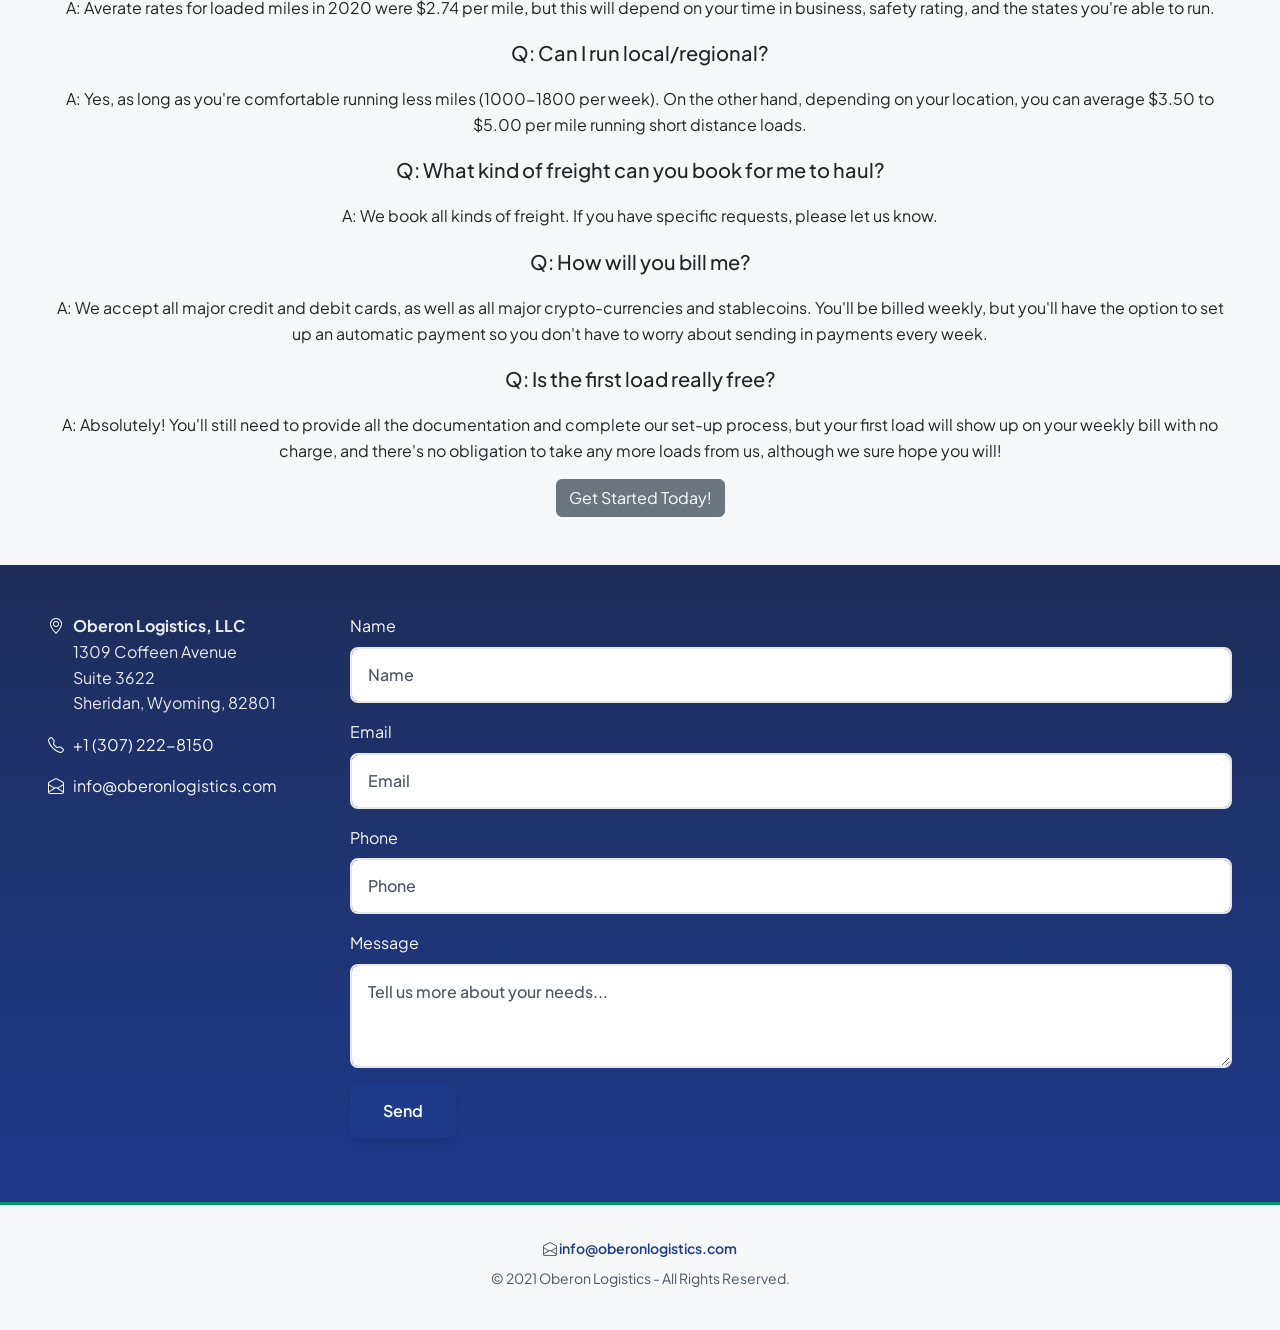
==== commit 929e8c14: "Adopt the shared brand foundations: tokens and self-hosted font (#37) Vendor @oberonlogistics/brand " ====
--- a/public/carriers/index.html
+++ b/public/carriers/index.html
@@ -1,5 +1,5 @@
 <!doctype html>
-<html lang="en">
+<html lang="en" data-theme="light">
 
 <head>
   <title>Oberon Logistics - Carriers</title>
@@ -12,6 +12,8 @@
     integrity="sha384-EVSTQN3/azprG1Anm3QDgpJLIm9Nao0Yz1ztcQTwFspd3yD65VohhpuuCOmLASjC" crossorigin="anonymous">
   <link rel="stylesheet" href="https://cdn.jsdelivr.net/npm/bootstrap-icons@1.5.0/font/bootstrap-icons.css">
   <script src="../js/theme.js"></script>
+  <link rel="stylesheet" href="../brand/tokens.css">
+  <link rel="stylesheet" href="../brand/fonts.css">
   <link rel="stylesheet" href="../css/style.css">
   <!-- Global site tag (gtag.js) - Google Analytics -->
   <script async src="https://www.googletagmanager.com/gtag/js?id=G-CEXERETKLC"></script>
--- a/public/brand/tokens.css
+++ b/public/brand/tokens.css
@@ -0,0 +1,146 @@
+/*
+ * Oberon Logistics design tokens, v2. The one source of colour, type and spacing for every first-party app
+ * (DESIGN.md). Keeps every v1 token name from oberonlogistics-auth's packages/brand and adds surfaces, tints,
+ * the dark rail, and spacing, type, radius, elevation and motion scales.
+ * Light is the default. Dark applies under <html data-theme="dark">, or when the system prefers dark and no
+ * explicit light theme was chosen, so the theme is right before (or without) any script.
+ * Every text/background pair in tests/contrast.test.ts meets WCAG AA.
+ */
+
+:root {
+  color-scheme: light;
+  /* v1 names. Values unchanged except bg, cooled a touch (light #fafaf9 → #f6f7f9; dark below) so white cards lift off it */
+  --ol-color-bg: #f6f7f9;
+  --ol-color-surface: #ffffff;
+  --ol-color-text: #1f2937;
+  --ol-color-muted: #4b5563;
+  --ol-color-border: #e5e7eb;
+  --ol-color-primary: #1e3a8a;
+  --ol-color-primary-hover: #1e2d5a;
+  --ol-color-on-primary: #ffffff;
+  --ol-color-accent: #059669;
+  --ol-color-accent-strong: #047857;
+  --ol-color-on-accent: #ffffff;
+  --ol-color-heading: #1e3a8a;
+  --ol-color-link: #1e3a8a;
+  --ol-color-danger: #b91c1c;
+  --ol-color-focus: #047857;
+  --ol-color-logo-chip: transparent;
+  --ol-font-sans: "Plus Jakarta Sans", -apple-system, BlinkMacSystemFont, "Segoe UI", Roboto, sans-serif;
+  --ol-font-mono: ui-monospace, SFMono-Regular, Menlo, Consolas, monospace; /* hosts, IDs, code: the system's own */
+
+  /* v2: surfaces and states */
+  --ol-color-surface-2: #f1f3f6; /* hover rows, segmented track */
+  --ol-color-outsider-bg: #e2e7ef; /* the fill behind text a stranger chose (outsider.css); visible on bg and surface */
+  --ol-color-border-strong: #d1d5db;
+  --ol-color-primary-soft: #e8edf9; /* selected item tint */
+  --ol-color-accent-soft: #e6f6f0;
+  --ol-color-good-ink: #047857; /* green text: eyebrows, good pills, deltas */
+  --ol-color-action: #1e3a8a; /* filled primary button */
+  --ol-color-action-hover: #1e2d5a;
+  --ol-color-warn: #92400e;
+  --ol-color-warn-soft: #fef3c7;
+  --ol-color-danger-soft: #fdecec;
+
+  /* v2: the rail — always dark, in both themes */
+  --ol-rail-bg: #0c1838;
+  --ol-rail-bg-hover: #152450;
+  --ol-rail-bg-active: #1a2c5e;
+  --ol-rail-ink: #ffffff; /* active label, active icon */
+  --ol-rail-label: #c3cce0; /* resting label: 9.9:1 on rail-bg */
+  --ol-rail-section: #8592b3; /* group headings: 5.4:1 */
+  --ol-rail-edge: #10b981; /* the brand-green leading edge */
+  --ol-rail-width: 15.5rem;
+  --ol-rail-width-collapsed: 4.25rem;
+
+  /* v2: scales */
+  --ol-space-1: 0.25rem;
+  --ol-space-2: 0.5rem;
+  --ol-space-3: 0.75rem;
+  --ol-space-4: 1rem;
+  --ol-space-5: 1.5rem;
+  --ol-space-6: 2rem;
+  --ol-space-7: 3rem;
+  --ol-text-xs: 0.75rem;
+  --ol-text-sm: 0.8125rem;
+  --ol-text-md: 0.9375rem;
+  --ol-text-lg: 1.125rem;
+  --ol-text-xl: 1.375rem;
+  --ol-text-2xl: 1.75rem;
+  --ol-radius-sm: 0.375rem;
+  --ol-radius: 0.5rem;
+  --ol-radius-lg: 0.75rem;
+  --ol-radius-pill: 999px;
+  --ol-shadow-sm: 0 1px 2px rgba(16, 24, 40, 0.06);
+  --ol-shadow-md: 0 4px 10px -2px rgba(16, 24, 40, 0.1), 0 2px 4px -2px rgba(16, 24, 40, 0.06);
+  --ol-shadow-pop: 0 16px 40px -8px rgba(12, 24, 56, 0.28), 0 4px 10px -4px rgba(12, 24, 56, 0.12);
+  --ol-ease: cubic-bezier(0.2, 0.8, 0.2, 1);
+  --ol-dur: 140ms;
+  --ol-topbar-height: 3.5rem;
+  --ol-panel-width: 20rem; /* app switcher and account menu share it */
+  --ol-rule-width: 3px;
+  --ol-radius-bar: 2px;
+  --ol-shadow-lg: 0 10px 15px -3px rgba(0, 0, 0, 0.1), 0 4px 6px -2px rgba(0, 0, 0, 0.05);
+  --ol-line-height: 1.6;
+  --ol-heading-line-height: 1.2;
+}
+
+:root[data-theme="dark"] {
+  color-scheme: dark;
+  --ol-color-bg: #0b1222;
+  --ol-color-surface: #131c31;
+  --ol-color-surface-2: #1a2540;
+  --ol-color-outsider-bg: #202c4a;
+  --ol-color-text: #e5e7eb;
+  --ol-color-muted: #9ca3af;
+  --ol-color-border: #26324d;
+  --ol-color-border-strong: #3a4766;
+  --ol-color-heading: #bfd3fe;
+  --ol-color-link: #93c5fd;
+  --ol-color-primary-soft: #1c2b52;
+  --ol-color-accent-soft: #0f2e27;
+  --ol-color-good-ink: #34d399;
+  --ol-color-action: #3b5bdb;
+  --ol-color-action-hover: #2f4bc0;
+  --ol-color-warn: #fcd34d;
+  --ol-color-warn-soft: #3a2a0a;
+  --ol-color-danger: #fca5a5;
+  --ol-color-danger-soft: #3b1518;
+  --ol-color-focus: #10b981;
+  --ol-color-logo-chip: #ffffff;
+  --ol-rail-bg: #070e22;
+  --ol-rail-bg-hover: #0f1a38;
+  --ol-rail-bg-active: #15244a;
+  --ol-shadow-pop: 0 16px 40px -8px rgba(0, 0, 0, 0.6), 0 4px 10px -4px rgba(0, 0, 0, 0.4);
+}
+
+@media (prefers-color-scheme: dark) {
+  :root:not([data-theme="light"]) {
+    color-scheme: dark;
+    --ol-color-bg: #0b1222;
+    --ol-color-surface: #131c31;
+    --ol-color-surface-2: #1a2540;
+    --ol-color-outsider-bg: #202c4a;
+    --ol-color-text: #e5e7eb;
+    --ol-color-muted: #9ca3af;
+    --ol-color-border: #26324d;
+    --ol-color-border-strong: #3a4766;
+    --ol-color-heading: #bfd3fe;
+    --ol-color-link: #93c5fd;
+    --ol-color-primary-soft: #1c2b52;
+    --ol-color-accent-soft: #0f2e27;
+    --ol-color-good-ink: #34d399;
+    --ol-color-action: #3b5bdb;
+    --ol-color-action-hover: #2f4bc0;
+    --ol-color-warn: #fcd34d;
+    --ol-color-warn-soft: #3a2a0a;
+    --ol-color-danger: #fca5a5;
+    --ol-color-danger-soft: #3b1518;
+    --ol-color-focus: #10b981;
+    --ol-color-logo-chip: #ffffff;
+    --ol-rail-bg: #070e22;
+    --ol-rail-bg-hover: #0f1a38;
+    --ol-rail-bg-active: #15244a;
+    --ol-shadow-pop: 0 16px 40px -8px rgba(0, 0, 0, 0.6), 0 4px 10px -4px rgba(0, 0, 0, 0.4);
+  }
+}
--- a/public/brand/fonts.css
+++ b/public/brand/fonts.css
@@ -0,0 +1,37 @@
+/* Plus Jakarta Sans (SIL OFL 1.1, fonts/OFL.txt), latin subset, from @fontsource/plus-jakarta-sans 5.3.0. Self-hosted: never loaded from a third party. */
+@font-face {
+  font-family: "Plus Jakarta Sans";
+  font-style: normal;
+  font-weight: 400;
+  font-display: swap;
+  src: url("./fonts/plus-jakarta-sans-latin-400-normal.woff2") format("woff2");
+  unicode-range:
+    U+0000-00FF, U+0131, U+0152-0153, U+02BB-02BC, U+02C6, U+02DA, U+02DC, U+0304, U+0308, U+0329, U+2000-206F, U+20AC, U+2122, U+2191, U+2193, U+2212, U+2215, U+FEFF, U+FFFD;
+}
+@font-face {
+  font-family: "Plus Jakarta Sans";
+  font-style: normal;
+  font-weight: 500;
+  font-display: swap;
+  src: url("./fonts/plus-jakarta-sans-latin-500-normal.woff2") format("woff2");
+  unicode-range:
+    U+0000-00FF, U+0131, U+0152-0153, U+02BB-02BC, U+02C6, U+02DA, U+02DC, U+0304, U+0308, U+0329, U+2000-206F, U+20AC, U+2122, U+2191, U+2193, U+2212, U+2215, U+FEFF, U+FFFD;
+}
+@font-face {
+  font-family: "Plus Jakarta Sans";
+  font-style: normal;
+  font-weight: 600;
+  font-display: swap;
+  src: url("./fonts/plus-jakarta-sans-latin-600-normal.woff2") format("woff2");
+  unicode-range:
+    U+0000-00FF, U+0131, U+0152-0153, U+02BB-02BC, U+02C6, U+02DA, U+02DC, U+0304, U+0308, U+0329, U+2000-206F, U+20AC, U+2122, U+2191, U+2193, U+2212, U+2215, U+FEFF, U+FFFD;
+}
+@font-face {
+  font-family: "Plus Jakarta Sans";
+  font-style: normal;
+  font-weight: 700;
+  font-display: swap;
+  src: url("./fonts/plus-jakarta-sans-latin-700-normal.woff2") format("woff2");
+  unicode-range:
+    U+0000-00FF, U+0131, U+0152-0153, U+02BB-02BC, U+02C6, U+02DA, U+02DC, U+0304, U+0308, U+0329, U+2000-206F, U+20AC, U+2122, U+2191, U+2193, U+2212, U+2215, U+FEFF, U+FFFD;
+}
--- a/public/css/style.css
+++ b/public/css/style.css
@@ -1,27 +1,25 @@
-@import url('https://fonts.googleapis.com/css2?family=Plus+Jakarta+Sans:wght@400;500;600;700;800&display=swap');
-
+/* Brand foundations come from /brand/tokens.css and /brand/fonts.css (@oberonlogistics/brand v2.2.0, see DESIGN.md).
+   These names map the site's own variables onto the shared --ol-* tokens, which switch for dark mode themselves. */
 :root {
-  --color-navy: #1e3a8a;
-  --color-navy-dark: #1e2d5a;
-  --color-green: #059669;
-  --color-green-dark: #047857;
-  --color-green-light: #10b981;
-  --color-cream: #fafaf9;
-  --color-gray-100: #f3f4f6;
-  --color-gray-200: #e5e7eb;
-  --color-gray-600: #4b5563;
-  --color-gray-800: #1f2937;
-  --color-nav-bg: rgba(255, 255, 255, 0.98);
-  --color-heading: var(--color-navy);
-  --color-surface: var(--color-cream);
-  --shadow-sm: 0 1px 2px 0 rgba(0, 0, 0, 0.05);
-  --shadow-md: 0 4px 6px -1px rgba(0, 0, 0, 0.1), 0 2px 4px -1px rgba(0, 0, 0, 0.06);
-  --shadow-lg: 0 10px 15px -3px rgba(0, 0, 0, 0.1), 0 4px 6px -2px rgba(0, 0, 0, 0.05);
-  --shadow-xl: 0 20px 25px -5px rgba(0, 0, 0, 0.1), 0 10px 10px -5px rgba(0, 0, 0, 0.04);
+  --color-navy: var(--ol-color-primary);
+  --color-navy-dark: var(--ol-color-primary-hover);
+  --color-green: var(--ol-color-accent);
+  --color-green-dark: var(--ol-color-accent-strong);
+  --color-green-light: var(--ol-rail-edge);
+  --color-cream: var(--ol-color-bg);
+  --color-gray-100: var(--ol-color-surface-2);
+  --color-gray-200: var(--ol-color-border);
+  --color-gray-600: var(--ol-color-muted);
+  --color-gray-800: var(--ol-color-text);
+  --color-nav-bg: color-mix(in srgb, var(--ol-color-surface) 98%, transparent);
+  --color-heading: var(--ol-color-heading);
+  --color-surface: var(--ol-color-surface);
+  --shadow-sm: var(--ol-shadow-sm);
+  --shadow-md: var(--ol-shadow-md);
+  --shadow-lg: var(--ol-shadow-lg);
 }
 
 html {
-  color-scheme: light;
   scroll-behavior: smooth;
   scroll-padding-top: 5rem;
 }
@@ -29,9 +27,9 @@
 body {
   position: relative;
   background-color: var(--color-cream);
-  font-family: 'Plus Jakarta Sans', -apple-system, BlinkMacSystemFont, 'Segoe UI', Roboto, sans-serif;
+  font-family: var(--ol-font-sans);
   color: var(--color-gray-800);
-  line-height: 1.6;
+  line-height: var(--ol-line-height);
 }
 
 /* Typography */
@@ -41,7 +39,7 @@
 }
 
 .display-4 {
-  font-weight: 800;
+  font-weight: 700;
   font-size: 3rem;
 }
 
@@ -108,7 +106,7 @@
 .jumbotron {
   height: calc(100vh - 5rem);
   min-height: 600px;
-  background-color: #1e3a5f;
+  background-color: var(--ol-color-primary-hover);
   position: relative;
   overflow: hidden;
 }
@@ -162,7 +160,7 @@
   right: 0;
   width: 40%;
   height: 100%;
-  background: radial-gradient(ellipse at top right, rgba(5, 150, 105, 0.2) 0%, transparent 60%);
+  background: radial-gradient(ellipse at top right, color-mix(in srgb, var(--ol-color-accent) 20%, transparent) 0%, transparent 60%);
   pointer-events: none;
 }
 
@@ -176,7 +174,7 @@
 
 .jumbotron h1 {
   font-size: 3.5rem;
-  font-weight: 800;
+  font-weight: 700;
   letter-spacing: -0.02em;
   margin-bottom: 0.5rem;
 }
@@ -384,7 +382,7 @@
 
 .form-control:focus {
   border-color: var(--color-green);
-  box-shadow: 0 0 0 3px rgba(5, 150, 105, 0.15);
+  box-shadow: 0 0 0 3px color-mix(in srgb, var(--ol-color-accent) 15%, transparent);
 }
 
 .form-control::placeholder {
@@ -508,15 +506,6 @@
 
 /* Dark theme: <html data-theme="dark"> is set by js/theme.js before first paint */
 :root[data-theme="dark"] {
-  color-scheme: dark;
-  --color-cream: #0f172a;
-  --color-surface: #1e293b;
-  --color-gray-100: #111827;
-  --color-gray-200: #475569;
-  --color-gray-600: #9ca3af;
-  --color-gray-800: #e5e7eb;
-  --color-heading: #93c5fd;
-  --color-nav-bg: rgba(15, 23, 42, 0.98);
   --shadow-md: 0 4px 6px -1px rgba(0, 0, 0, 0.5), 0 2px 4px -1px rgba(0, 0, 0, 0.3);
   --shadow-lg: 0 10px 15px -3px rgba(0, 0, 0, 0.5), 0 4px 6px -2px rgba(0, 0, 0, 0.3);
 }
@@ -527,14 +516,14 @@
 
 /* The logo artwork is made for a light background */
 [data-theme="dark"] .navbar-brand img {
-  background: #fff;
+  background: var(--ol-color-logo-chip);
   border-radius: 0.5rem;
   padding: 0.25rem 0.5rem;
 }
 
 /* Bootstrap's default link blue is only ~3.3:1 on the dark card surface */
 [data-theme="dark"] a:not([class]) {
-  color: var(--color-heading);
+  color: var(--ol-color-link);
 }
 
 [data-theme="dark"] .text-dark {
@@ -553,17 +542,17 @@
 }
 
 [data-theme="dark"] .form-control {
-  background-color: #0f172a;
+  background-color: var(--ol-color-bg);
   color: var(--color-gray-800);
 }
 
 [data-theme="dark"] .form-control:focus {
   border-color: var(--color-green-light);
-  box-shadow: 0 0 0 3px rgba(16, 185, 129, 0.3);
+  box-shadow: 0 0 0 3px color-mix(in srgb, var(--ol-color-focus) 30%, transparent);
 }
 
 [data-theme="dark"] .form-check-input {
-  background-color: #0f172a;
+  background-color: var(--ol-color-bg);
   border-color: var(--color-gray-600);
 }
 
